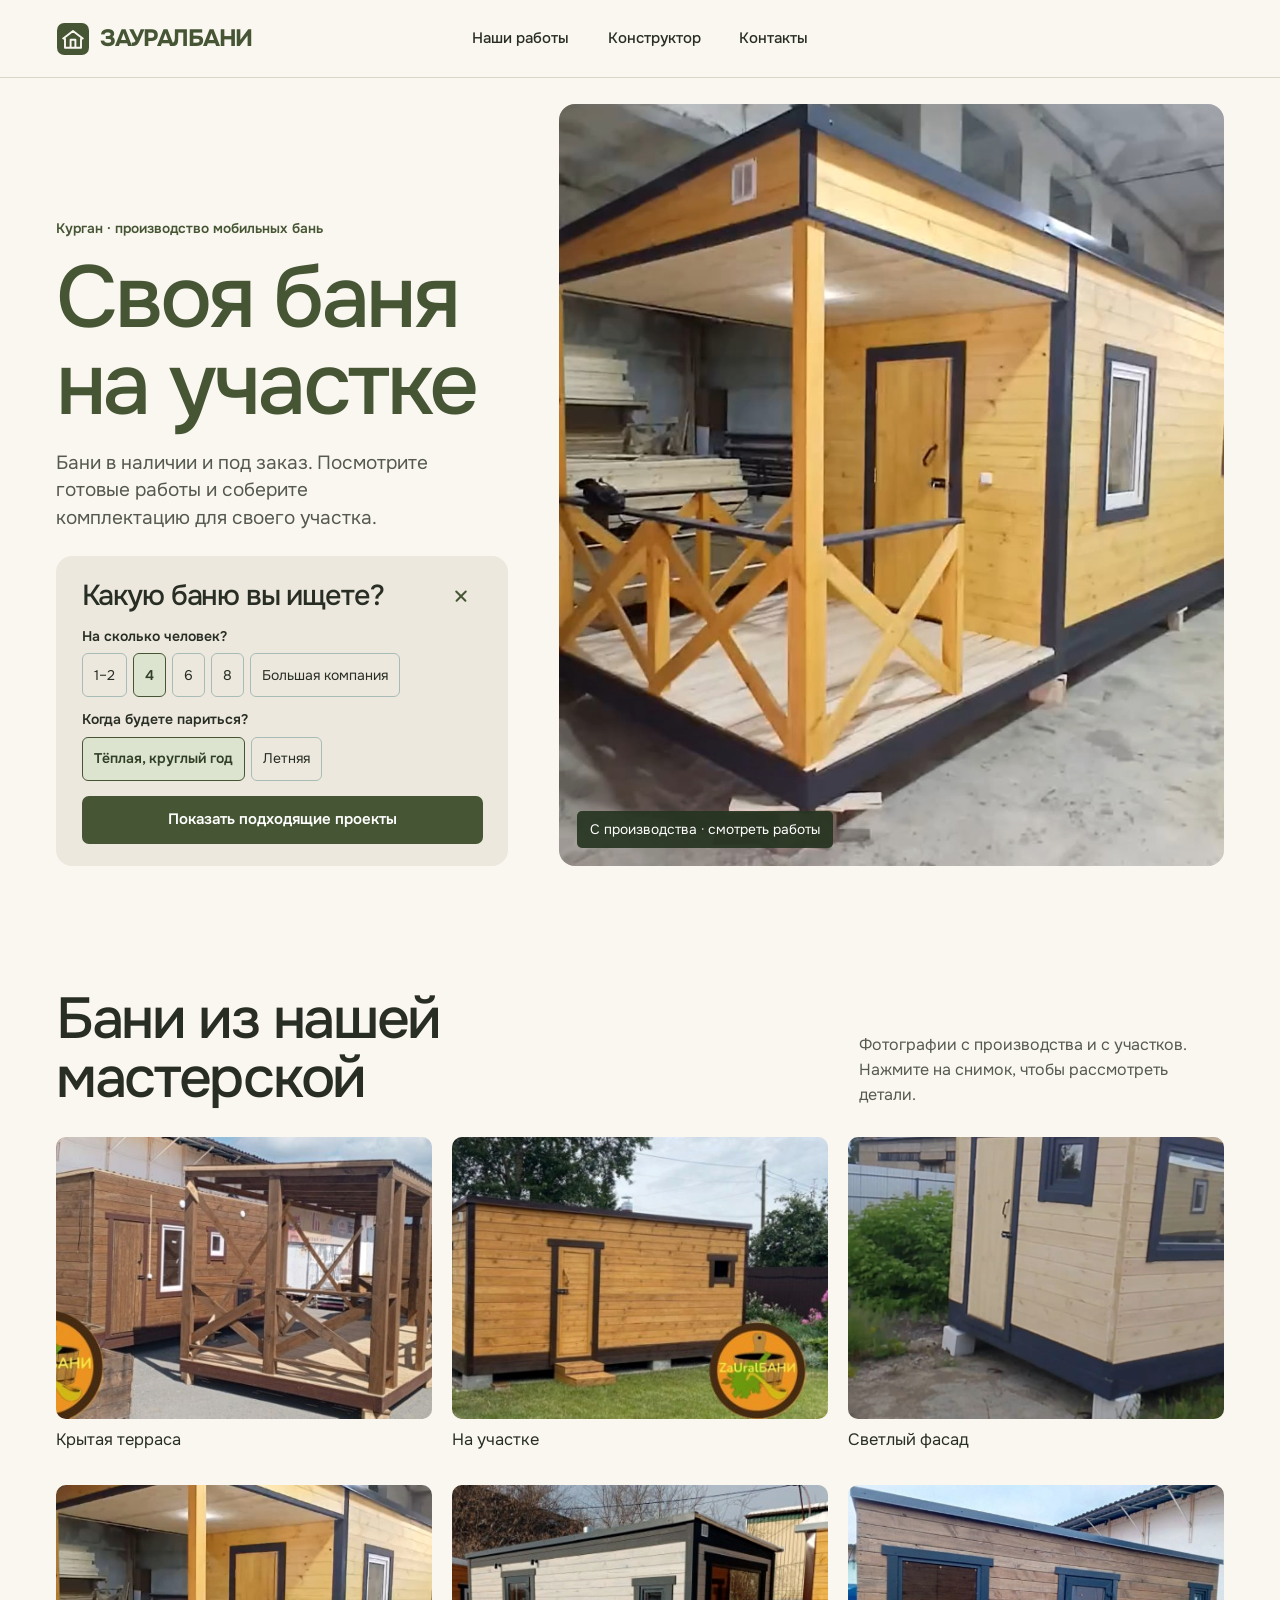
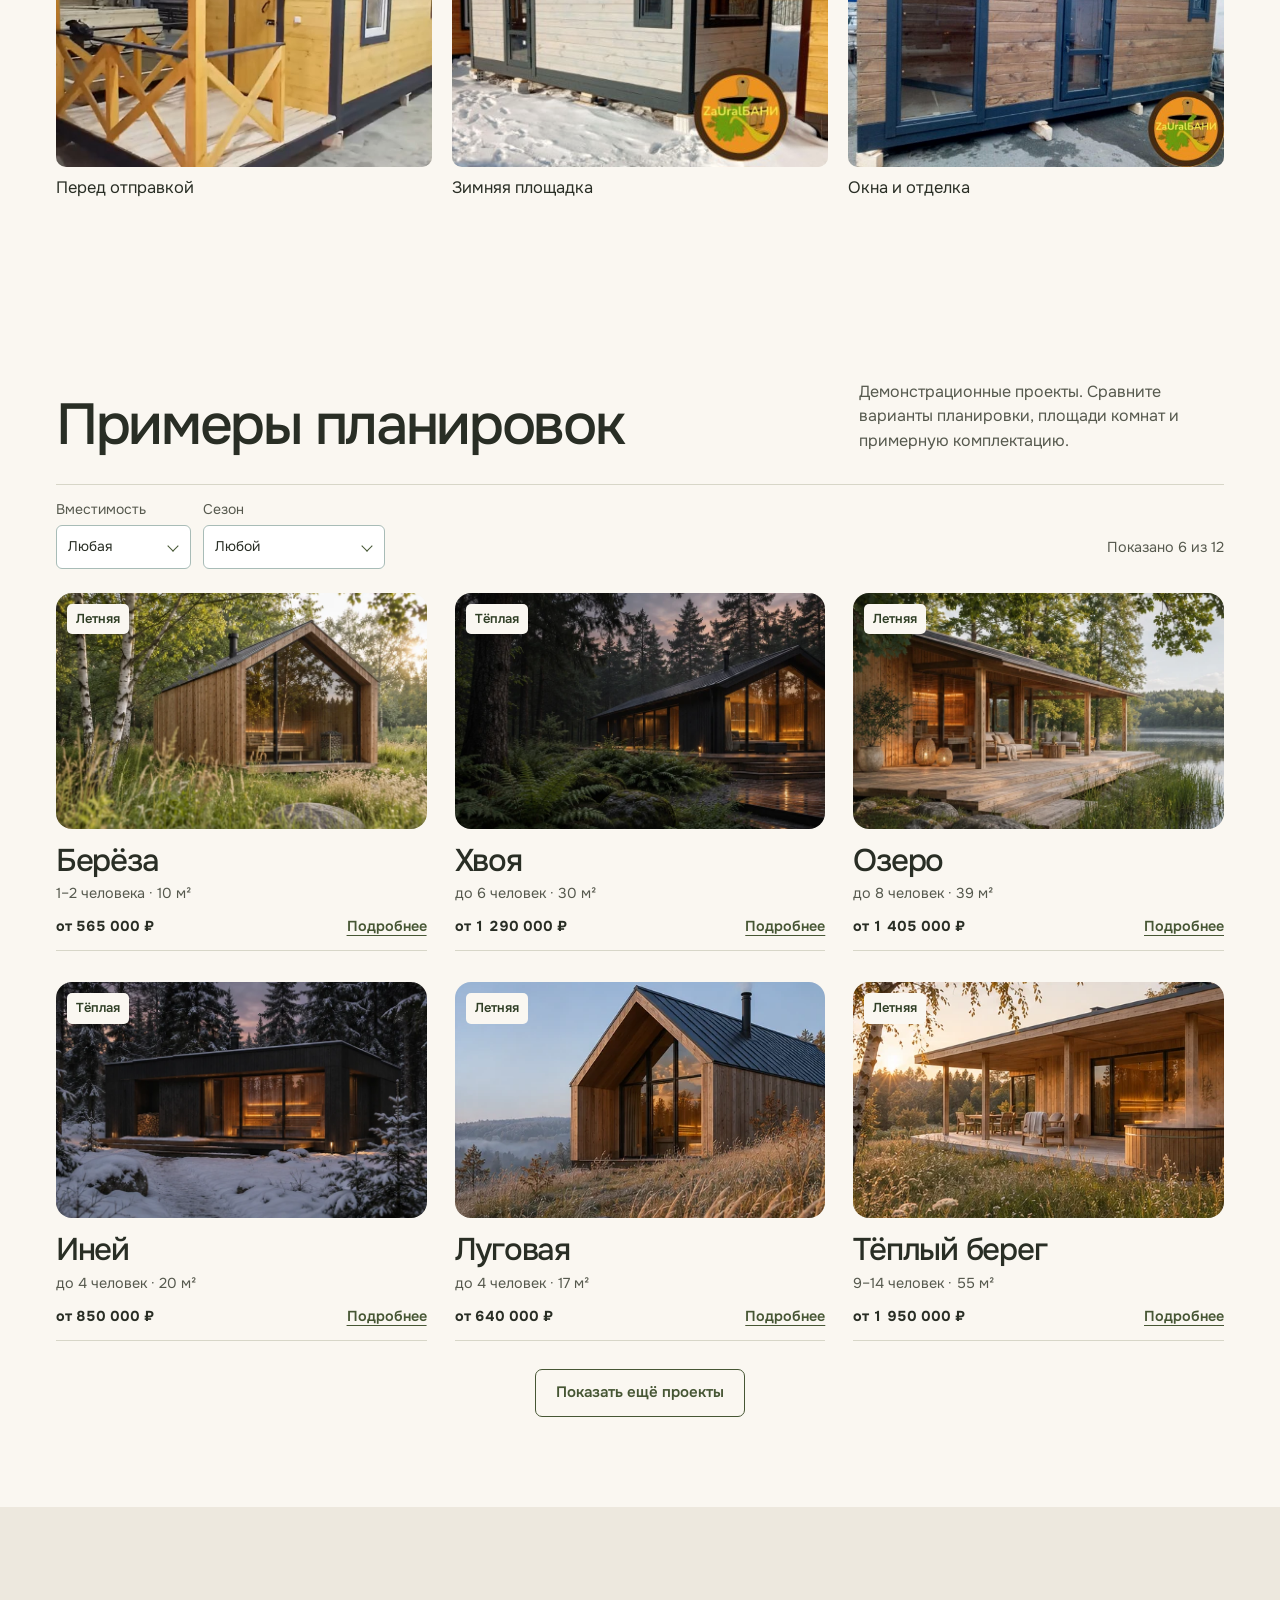
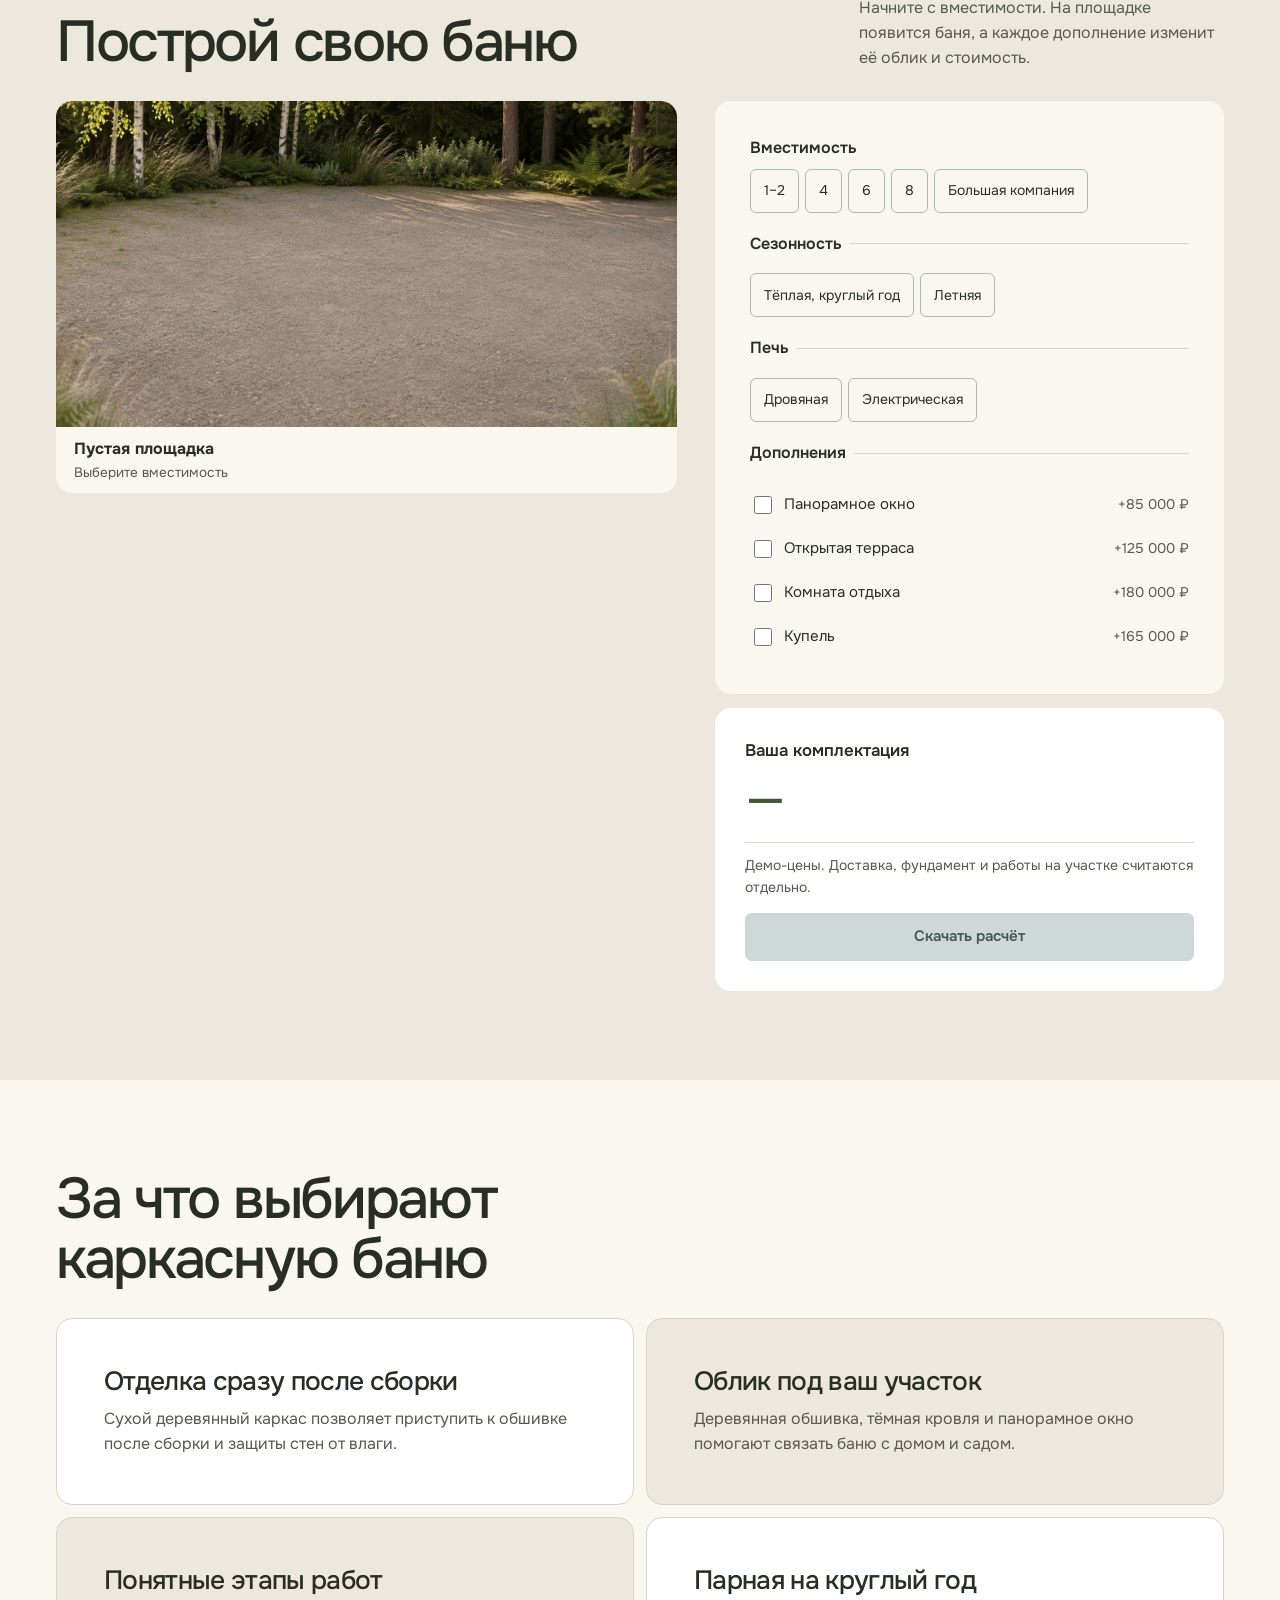
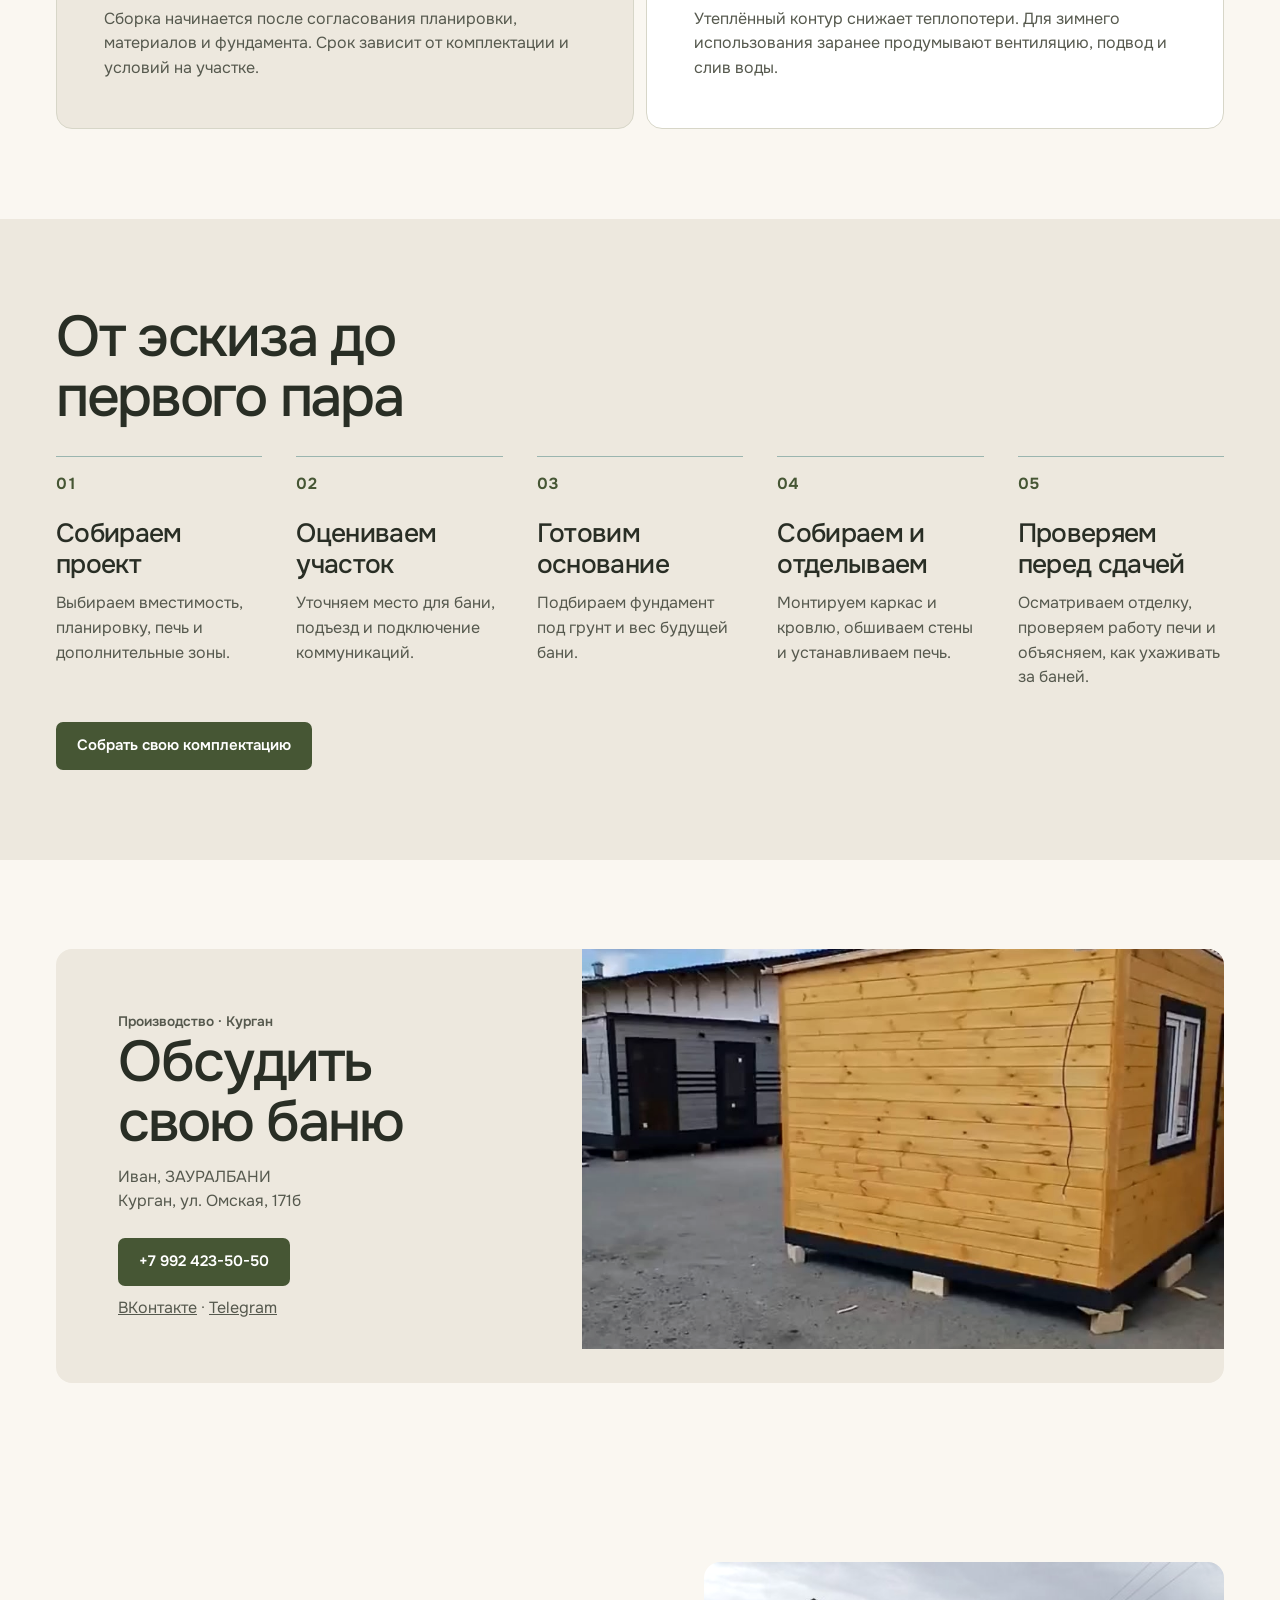
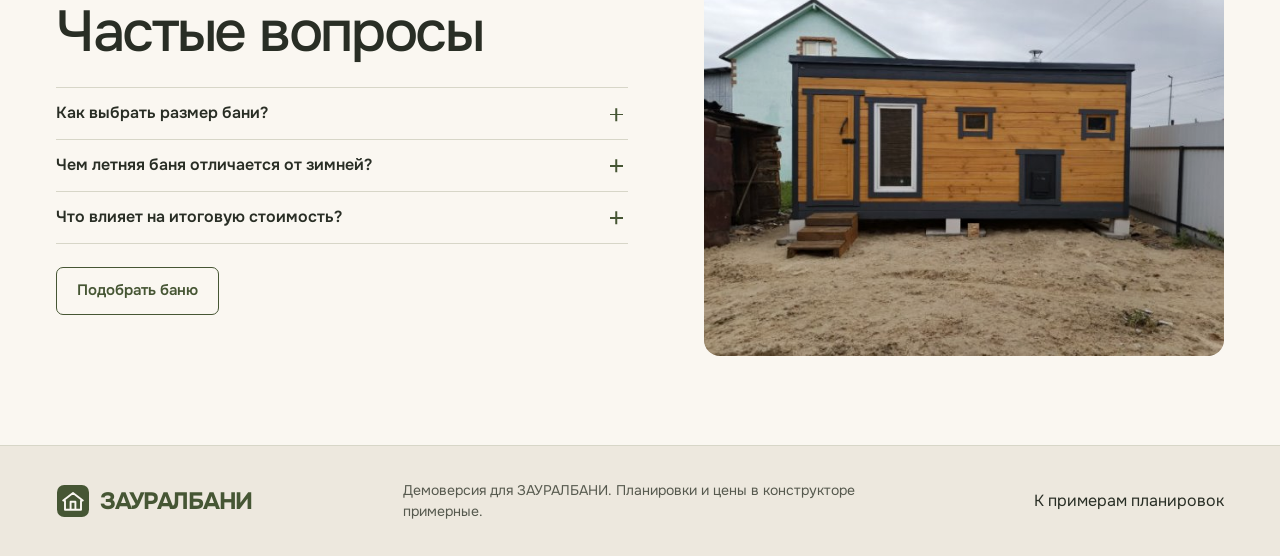
==== zauralbani/index.html @ 63036bd4 "Add dedicated Zauralbani portfolio demo" ====
<!doctype html>
<html lang="ru" data-type="product" data-radius="soft" data-buttons="solid">
<head>
  <meta charset="utf-8">
  <meta name="viewport" content="width=device-width, initial-scale=1">
  <meta name="theme-color" content="#f7f9f8">
  <meta name="page-type" content="product">
  <meta name="site-kind" content="other">
  <meta name="description" content="Подберите проект бани для дачи, семьи или большой компании и рассчитайте свою комплектацию.">
  <title>ЗАУРАЛБАНИ — мобильные бани в Кургане</title>
  <link rel="preconnect" href="https://fonts.googleapis.com">
  <link rel="preconnect" href="https://fonts.gstatic.com" crossorigin>
  <meta property="og:title" content="ЗАУРАЛБАНИ — проекты загородных бань">
  <meta property="og:description" content="Мобильные бани из Кургана. Фотографии с производства и предварительный расчёт.">
  <meta property="og:image" content="https://wirerysource570-ship-it.github.io/tihiy-par/zauralbani/photos/porch.jpg">
  <meta name="twitter:card" content="summary_large_image">
  <link rel="icon" href="mark.svg" type="image/svg+xml">
  <link href="https://fonts.googleapis.com/css2?family=Onest:wght@400;500;600;700&display=swap" rel="stylesheet">
  <link rel="stylesheet" href="../styles.css">
  <link rel="stylesheet" href="client.css">
  <script src="../project-details.js" defer></script>
  <script src="construction.js" defer></script>
  <script src="app.js" defer></script>
</head>
<body>
  <a class="skip-link" href="#top">К содержанию</a>
  <header class="header">
    <div class="shell header-inner">
      <a class="brand" href="#top" aria-label="ЗАУРАЛБАНИ, на главную"><span class="brand-icon" aria-hidden="true"></span>ЗАУРАЛБАНИ</a>
      <button class="menu-toggle" type="button" aria-expanded="false" aria-controls="navigation">Меню</button>
      <nav id="navigation" class="navigation" aria-label="Основное меню">
        <a href="#works">Наши работы</a><a href="#builder">Конструктор</a><a href="#contacts">Контакты</a>
      </nav>
    </div>
  </header>
  <main id="top" tabindex="-1">
    <section class="hero" data-enter aria-labelledby="hero-title">
      <div class="shell wrap hero-inner">
        <div class="hero-copy">
          <p class="location">Курган · производство мобильных бань</p><h1 id="hero-title">Своя баня на участке</h1>
          <p class="hero-lead">Бани в наличии и под заказ. Посмотрите готовые работы и соберите комплектацию для своего участка.</p>
          <button class="button hero-pick" id="hero-pick" type="button" data-quiz hidden>Открыть подбор</button>
        </div>
        <div class="hero-photo">
          <img src="photos/porch.jpg" alt="Баня ЗАУРАЛБАНИ с крытым крыльцом в производственном цехе" fetchpriority="high"><a class="hero-caption" href="#works">С производства · смотреть работы</a>
        </div>
        <aside class="quiz" id="quiz" aria-labelledby="quiz-title">
          <div class="quiz-head"><p id="quiz-title">Какую баню вы ищете?</p><button type="button" id="quiz-close" class="icon-button" aria-label="Закрыть подбор"></button></div>
          <form id="quiz-form">
            <fieldset><legend>На сколько человек?</legend><div class="quiz-options" id="quiz-capacity"></div></fieldset>
            <fieldset><legend>Когда будете париться?</legend><div class="quiz-options" id="quiz-season"></div></fieldset>
            <button class="button button-dark quiz-submit" type="submit">Показать подходящие проекты</button>
          </form>
        </aside>
      </div>
    </section>
    <section class="section shell wrap" id="works"><div class="section-heading"><h2>Бани из нашей мастерской</h2><p>Фотографии с производства и с участков. Нажмите на снимок, чтобы рассмотреть детали.</p></div><div class="works-grid"><figure><button type="button" class="work-photo" aria-label="Увеличить фото — Крытая терраса"><img loading="lazy" src="photos/terrace.jpg" alt="Деревянная терраса с перекрёстными ограждениями"></button><figcaption>Крытая терраса</figcaption></figure><figure><button type="button" class="work-photo" aria-label="Увеличить фото — На участке"><img loading="lazy" src="photos/garden.jpg" alt="Готовая деревянная баня в саду"></button><figcaption>На участке</figcaption></figure><figure><button type="button" class="work-photo" aria-label="Увеличить фото — Светлый фасад"><img loading="lazy" src="photos/light.jpg" alt="Светлая мобильная баня с тёмным обрамлением окон"></button><figcaption>Светлый фасад</figcaption></figure><figure><button type="button" class="work-photo" aria-label="Увеличить фото — Перед отправкой"><img loading="lazy" src="photos/porch.jpg" alt="Баня с крыльцом в цехе"></button><figcaption>Перед отправкой</figcaption></figure><figure><button type="button" class="work-photo" aria-label="Увеличить фото — Зимняя площадка"><img loading="lazy" src="photos/snow.jpg" alt="Модульная баня на заснеженной площадке"></button><figcaption>Зимняя площадка</figcaption></figure><figure><button type="button" class="work-photo" aria-label="Увеличить фото — Окна и отделка"><img loading="lazy" src="photos/side.jpg" alt="Деревянный фасад с высокими окнами"></button><figcaption>Окна и отделка</figcaption></figure></div></section>
    <section class="section shell wrap" id="catalog" aria-labelledby="catalog-title">
      <div class="section-heading">
        <h2 id="catalog-title">Примеры планировок</h2>
        <p>Демонстрационные проекты. Сравните варианты планировки, площади комнат и примерную комплектацию.</p>
      </div>
      <form id="filters" class="filters" aria-label="Фильтры каталога">
        <div class="filter-selects"><label>Вместимость<select id="catalog-capacity"></select></label><label>Сезон<select id="catalog-season"></select></label></div>
        <div class="filter-actions"><span id="catalog-count" role="status"></span><button type="reset" class="text-button" id="reset-filters">Сбросить</button></div>
      </form>
      <div id="project-grid" class="project-grid"></div>
      <div class="catalog-more"><button id="catalog-more" class="button button-line" type="button">Показать ещё проекты</button></div>
    </section>
    <section class="builder-section" id="builder" aria-labelledby="builder-title">
      <div class="shell wrap section">
        <div class="section-heading">
          <h2 id="builder-title">Построй свою баню</h2>
          <p>Начните с вместимости. На площадке появится баня, а каждое дополнение изменит её облик и стоимость.</p>
        </div>
        <div class="builder-layout">
          <figure class="build-preview">
            <canvas id="build-scene" width="800" height="420" role="img" aria-label="Пустая площадка для бани"></canvas>
            <figcaption><div><strong id="scene-title">Пустая площадка</strong><span id="scene-detail">Выберите вместимость</span></div><button type="button" id="clear-build" class="text-button" hidden>Начать заново</button></figcaption>
          </figure>
          <div class="build-settings">
          <form id="builder-form" class="builder-form">
            <fieldset><legend>Вместимость</legend><div class="build-options" id="builder-capacity"></div></fieldset>
            <fieldset><legend>Сезонность</legend><div class="build-options" id="builder-season"></div></fieldset>
            <fieldset><legend>Печь</legend><div class="build-options" id="builder-stove"></div></fieldset>
            <fieldset><legend>Дополнения</legend><div class="build-extras" id="builder-extras"></div></fieldset>
          </form>
          <aside class="estimate" aria-label="Предварительный расчёт">
            <div class="estimate-body">
              <h3>Ваша комплектация</h3>
              <p id="estimate-total" class="estimate-total" aria-live="polite" aria-atomic="true"></p>
              <ul id="estimate-items" class="estimate-items"></ul>
              <p class="estimate-note">Демо-цены. Доставка, фундамент и работы на участке считаются отдельно.</p>
              <button id="save-estimate" class="button button-dark" type="button">Скачать расчёт</button>
            </div>
          </aside>
          </div>
        </div>
      </div>
    </section>
    <section class="section shell wrap" id="advantages" aria-labelledby="advantages-title">
      <div class="section-heading build-story-heading">
        <h2 id="advantages-title">За что выбирают каркасную баню</h2>
      </div>
      <div class="advantages-grid">
        <article>
          <h3>Отделка сразу после сборки</h3>
          <p>Сухой деревянный каркас позволяет приступить к обшивке после сборки и защиты стен от влаги.</p>
        </article>
        <article>
          <h3>Облик под ваш участок</h3>
          <p>Деревянная обшивка, тёмная кровля и панорамное окно помогают связать баню с домом и садом.</p>
        </article>
        <article>
          <h3>Понятные этапы работ</h3>
          <p>Сборка начинается после согласования планировки, материалов и фундамента. Срок зависит от комплектации и условий на участке.</p>
        </article>
        <article>
          <h3>Парная на круглый год</h3>
          <p>Утеплённый контур снижает теплопотери. Для зимнего использования заранее продумывают вентиляцию, подвод и слив воды.</p>
        </article>
      </div>
    </section>
    <section class="construction-guide" id="process" aria-labelledby="process-title">
      <div class="section shell wrap">
        <div class="section-heading build-story-heading"><h2 id="process-title">От эскиза до первого пара</h2></div>
        <ol class="process-grid">
          <li><h3>Собираем проект</h3><p>Выбираем вместимость, планировку, печь и дополнительные зоны.</p></li>
          <li><h3>Оцениваем участок</h3><p>Уточняем место для бани, подъезд и подключение коммуникаций.</p></li>
          <li><h3>Готовим основание</h3><p>Подбираем фундамент под грунт и вес будущей бани.</p></li>
          <li><h3>Собираем и отделываем</h3><p>Монтируем каркас и кровлю, обшиваем стены и устанавливаем печь.</p></li>
          <li><h3>Проверяем перед сдачей</h3><p>Осматриваем отделку, проверяем работу печи и объясняем, как ухаживать за баней.</p></li>
        </ol>
        <a class="button button-dark process-action" href="#builder">Собрать свою комплектацию</a>
      </div>
    </section>
    <section class="section shell wrap" id="contacts"><div class="reviews-panel"><div class="reviews-copy"><p class="location">Производство · Курган</p><h2>Обсудить свою баню</h2><p>Иван, ЗАУРАЛБАНИ<br>Курган, ул. Омская, 171б</p><a class="button button-dark" href="tel:+79924235050">+7 992 423-50-50</a><p class="channels"><a href="https://vk.ru/id828653023">ВКонтакте</a> · <a href="https://t.me/zauralbani">Telegram</a></p></div><img src="photos/timber.jpg" alt="Деревянный модуль на площадке производства" loading="lazy"></div></section>
    <section class="section shell wrap faq" id="faq" aria-labelledby="faq-title">
      <div>
        <h2 id="faq-title">Частые вопросы</h2>
        <details><summary>Как выбрать размер бани?</summary><p>Ориентируйтесь на число людей, которые будут париться одновременно. Для двоих достаточно компактной парной. Для встреч с друзьями пригодится отдельная комната отдыха.</p></details>
        <details><summary>Чем летняя баня отличается от зимней?</summary><p>Для использования в мороз выбирайте утеплённый вариант. Он дольше удерживает тепло. Если нужна вода зимой, её подвод и слив стоит продумать вместе с планировкой.</p></details>
        <details><summary>Что влияет на итоговую стоимость?</summary><p>Площадь, утепление, печь, остекление и дополнительные зоны. Доставка и подготовка участка зависят от места строительства.</p></details>
        <button class="button button-line faq-action" type="button" data-quiz>Подобрать баню</button>
      </div>
      <div class="faq-photo"><img src="photos/facade.jpg" alt="Готовая баня с деревянной обшивкой" loading="lazy" width="840" height="560"></div>
    </section>
  </main>
  <footer class="footer">
    <div class="shell footer-inner">
      <a class="brand" href="#top"><span class="brand-icon" aria-hidden="true"></span>ЗАУРАЛБАНИ</a>
      <p>Демоверсия для ЗАУРАЛБАНИ. Планировки и цены в конструкторе примерные.</p>
      <a href="#catalog">К примерам планировок</a>
    </div>
  </footer>
  <dialog id="project-dialog" aria-labelledby="project-title">
    <button id="dialog-close" type="button" class="icon-button dialog-close" aria-label="Закрыть проект"></button>
    <div id="dialog-content"></div>
  </dialog>
  <dialog id="work-view" aria-labelledby="work-caption"><button type="button" class="photo-close" aria-label="Закрыть фото">×</button><figure><img alt=""><figcaption id="work-caption"></figcaption></figure></dialog>
  <script src="photos.js"></script>
</body>
</html>
---- styles.css ----
:root {
  color-scheme: light;
  --paper: #f7f9f8;
  --surface: #ebf0ee;
  --white: #fff;
  --ink: #172c2c;
  --muted: #3c5352;
  --accent: #06525c;
  --accent-dark: #073e45;
  --selected: #d5e7e3;
  --line: #cad8d4;
  --focus: #18777f;
  --radius: 16px;
  --ease: cubic-bezier(.22, 1, .36, 1);
  --font: Onest, Arial, sans-serif;
}

* { box-sizing: border-box; }
html { scroll-behavior: smooth; accent-color: var(--accent); scrollbar-color: #7b9996 var(--surface); }
body { margin: 0; background: var(--paper); color: var(--ink); font: 1rem/1.55 var(--font); }
::selection { background: var(--selected); color: var(--accent-dark); }
button, select { font: inherit; }
button { cursor: pointer; }
a { color: inherit; text-decoration: none; }
img { max-width: 100%; display: block; }
[hidden] { display: none !important; }
:focus-visible { outline: 3px solid var(--focus); outline-offset: 4px; }
.shell { width: min(100% - 112px, 1328px); margin-inline: auto; }
.skip-link { position: fixed; z-index: 5; inset: 12px auto auto 12px; padding: 10px 14px; background: var(--white); color: var(--accent); transform: translateY(-180%); }
.skip-link:focus { transform: none; }

.header { position: relative; z-index: 2; border-bottom: 1px solid var(--line); }
.header-inner { min-height: 77px; display: grid; grid-template-columns: 1fr auto 1fr; align-items: center; gap: 22px; }
.brand { display: inline-flex; width: fit-content; min-height: 44px; align-items: center; gap: 10px; white-space: nowrap; color: var(--accent); font-size: 1.48rem; font-weight: 600; letter-spacing: -.035em; }
.brand-icon { position: relative; display: inline-block; width: 27px; height: 25px; border-bottom: 1.5px solid currentColor; }
.brand-icon::before, .brand-icon::after { content: ""; position: absolute; width: 10px; height: 19px; border-left: 1.5px solid currentColor; border-radius: 50%; transform: rotate(20deg); inset: 3px auto auto 6px; }
.brand-icon::after { inset: 0 auto auto 14px; }
.navigation { display: flex; align-items: center; gap: clamp(20px, 3vw, 48px); font-size: .94rem; font-weight: 500; }
.navigation a, .footer a, .text-button { text-underline-offset: 5px; }
.navigation a:hover, .footer a:hover, .text-button:hover { text-decoration: underline; }
.menu-toggle { display: none; }

.button { display: inline-flex; min-height: 48px; justify-content: center; align-items: center; padding: 10px 20px; border: 1px solid transparent; border-radius: 7px; text-align: center; font-size: .94rem; font-weight: 600; line-height: 1.3; transition: background .2s, color .2s, transform .21s var(--ease); }
.button-line, .hero-pick { border-color: var(--accent); color: var(--accent); background: transparent; }
.button-line:hover, .hero-pick:hover { background: var(--surface); }
.button-dark { background: var(--accent); color: var(--white); }
.button-dark:hover { background: var(--accent-dark); }
.button:hover { transform: translateY(-2px); }
.button:active { transform: translateY(0); }

h1, h2, h3, p { margin-top: 0; }
h1, h2, h3 { font-weight: 500; letter-spacing: -.04em; }
h1 { max-width: 9ch; color: var(--accent); font-size: clamp(3.35rem, 6.85vw, 6rem); line-height: .99; margin: 0 0 21px; text-wrap: balance; }
h2 { font-size: clamp(2.2rem, 4.5vw, 4.35rem); line-height: 1.04; margin-bottom: 0; text-wrap: balance; }
.hero-inner { min-height: calc(min(900px, 100svh) - 78px); display: grid; grid-template-columns: minmax(0, 4.05fr) minmax(0, 5.95fr); grid-template-rows: 1fr auto; gap: 23px clamp(25px, 4vw, 62px); padding-block: 26px 34px; }
.hero-copy { grid-area: 1 / 1; align-self: end; }
.hero-inner:has(.quiz[hidden]) .hero-copy { align-self: center; }
.hero-lead { color: var(--muted); max-width: 390px; font-size: clamp(1rem, 1.5vw, 1.19rem); line-height: 1.45; margin-bottom: 0; }
.hero-pick { margin-top: 16px; }
.hero-photo { grid-area: 1 / 2 / 3; overflow: hidden; border-radius: var(--radius); position: relative; background: var(--surface); min-height: 545px; }
.hero-photo img { position: absolute; inset: 0; width: 100%; height: 100%; object-fit: cover; object-position: 64% center; }
[data-enter] .hero-photo img { animation: hero-settle .85s var(--ease) both; }
@keyframes hero-settle { from { transform: scale(1.035); } to { transform: scale(1); } }
.quiz { grid-area: 2 / 1; align-self: end; min-width: 0; padding: 18px clamp(14px, 2vw, 26px) 22px; border-radius: var(--radius); background: var(--surface); }
.quiz-head { display: flex; align-items: center; justify-content: space-between; gap: 8px; margin-bottom: 8px; }
#quiz-title { font-size: clamp(1.35rem, 2.25vw, 2.1rem); line-height: 1.12; font-weight: 500; letter-spacing: -.04em; margin: 0; }
.icon-button { border: 1px solid transparent; border-radius: 50%; background: transparent; color: var(--accent); width: 44px; height: 44px; flex: none; position: relative; }
.icon-button::before, .icon-button::after { content: ""; width: 15px; height: 1.5px; background: currentColor; position: absolute; top: 50%; left: 50%; transform: translate(-50%, -50%) rotate(45deg); border-radius: 2px; }
.icon-button::after { transform: translate(-50%, -50%) rotate(-45deg); }
.icon-button:hover { background: var(--selected); }
fieldset { border: 0; padding: 0; margin: 0; min-width: 0; }
legend { padding: 0; font-weight: 600; }
.quiz fieldset { margin-bottom: 12px; }
.quiz legend { font-size: .875rem; margin-bottom: 6px; }
.quiz-options, .build-options { display: flex; flex-wrap: wrap; gap: 6px; }
.chip { position: relative; display: inline-flex; cursor: pointer; max-width: 100%; }
.chip input { position: absolute; opacity: 0; width: 1px; height: 1px; }
.chip span { display: flex; align-items: center; border: 1px solid #a8bcb7; border-radius: 6px; padding: 6px 11px; font-size: .875rem; min-height: 44px; line-height: 1.25; transition: background .18s, border-color .18s; }
.chip:hover span { border-color: var(--accent); }
.chip input:checked + span { background: var(--selected); border-color: var(--accent); color: var(--accent-dark); font-weight: 600; }
.chip input:focus-visible + span { outline: 2px solid var(--focus); outline-offset: 2px; }
.quiz-submit { width: 100%; margin-top: 3px; }

.section { padding-block: clamp(68px, 7vw, 112px); }
.section-heading { display: grid; grid-template-columns: minmax(0, 1.6fr) minmax(0, 1fr); align-items: end; gap: 25px; margin-bottom: 28px; }
.section-heading > p { margin: 0 0 2px; max-width: 365px; justify-self: end; color: var(--muted); }
.filters { display: flex; justify-content: space-between; align-items: end; gap: 10px 16px; flex-wrap: wrap; padding-block: 14px 24px; border-top: 1px solid var(--line); }
.filter-selects, .filter-actions { display: flex; flex-wrap: wrap; align-items: end; gap: 12px; }
.filter-actions { align-items: center; min-height: 44px; color: var(--muted); font-size: .9rem; }
.filters label { position: relative; display: grid; gap: 4px; font-size: .875rem; color: var(--muted); }
.filters label::after { content: ""; width: 7px; height: 7px; border-right: 1.5px solid var(--accent); border-bottom: 1.5px solid var(--accent); transform: rotate(45deg); position: absolute; right: 14px; bottom: 19px; pointer-events: none; }
select { appearance: none; min-height: 44px; border: 1px solid #a8bcb7; color: var(--ink); border-radius: 6px; background: var(--white); padding: 5px 33px 5px 11px; cursor: pointer; }
.text-button { min-height: 44px; background: transparent; border: 0; color: var(--accent); padding: 3px 6px; font-weight: 600; }
.project-grid { display: grid; grid-template-columns: repeat(3, minmax(0, 1fr)); column-gap: clamp(13px, 2.2vw, 34px); row-gap: 31px; }
.card { border-bottom: 1px solid var(--line); min-width: 0; transition: transform .22s var(--ease); }
.card-button { width: 100%; display: block; text-align: left; background: transparent; border: 0; color: inherit; padding: 0 0 8px; }
.card-media { position: relative; overflow: hidden; border-radius: var(--radius); background: var(--surface); }
.card-media img { width: 100%; aspect-ratio: 1.57; height: auto; object-fit: cover; transition: transform .35s var(--ease); }
.card:hover { transform: translateY(-2px); }
.card-button:hover img { transform: scale(1.028); }
.card-tag { position: absolute; left: 11px; top: 11px; background: var(--paper); color: var(--accent-dark); padding: 5px 9px; border-radius: 5px; font-size: .81rem; font-weight: 600; }
.card-body { padding: 14px 0 5px; }
.card-body h3 { font-size: clamp(1.5rem, 2.45vw, 2.25rem); margin: 0 0 3px; line-height: 1.15; }
.card-info { color: var(--muted); margin: 0 0 11px; font-size: .9rem; }
.card-bottom { display: flex; justify-content: space-between; align-items: center; gap: 7px; flex-wrap: wrap; font-size: .9rem; }
.card-bottom strong, .estimate-total, dd { font-variant-numeric: tabular-nums; }
.card-bottom span { color: var(--accent); font-weight: 600; text-decoration: underline; text-underline-offset: 4px; }
.catalog-more { margin-top: 28px; text-align: center; }
.catalog-empty { grid-column: 1 / -1; padding: 22px; background: var(--surface); color: var(--muted); margin: 0; border-radius: var(--radius); }

.builder-section { background: var(--surface); }
.build-preview { position: static; align-self: start; margin: 0; overflow: hidden; background: #edf0e5; border-radius: var(--radius); }
.build-preview canvas { width: 100%; height: auto; display: block; aspect-ratio: 800 / 420; }
.build-preview figcaption { display: flex; align-items: center; justify-content: space-between; gap: 8px; min-height: 66px; padding: 10px 18px; background: var(--paper); }
.build-preview figcaption strong, .build-preview figcaption span { display: block; }
.build-preview figcaption span { font-size: .85rem; color: var(--muted); }
.build-preview .text-button { font-size: .85rem; }
.build-settings { display: grid; gap: 14px; min-width: 0; }
.estimate button:disabled { background: #ced8d6; color: #465854; cursor: default; transform: none; }
.builder-layout { display: grid; grid-template-columns: minmax(0, 1.22fr) minmax(0, 1fr); gap: clamp(16px, 3vw, 40px); align-items: start; }
.builder-form { background: var(--paper); border-radius: var(--radius); padding: clamp(17px, 3vw, 35px); }
.builder-form fieldset + fieldset { border-top: 1px solid var(--line); margin-top: 19px; padding-top: 9px; }
.builder-form legend { font-size: 1rem; margin-bottom: 8px; padding-right: 8px; }
.builder-form .chip span { padding-inline: 13px; }
.build-extras { display: grid; }
.extra { display: flex; gap: 9px; align-items: center; min-height: 44px; padding: 6px 0; font-size: .94rem; cursor: pointer; }
.extra input { width: 18px; height: 18px; flex: none; }
.extra small { margin-left: auto; font-size: .875rem; color: var(--muted); white-space: nowrap; }
.estimate { background: var(--white); border-radius: var(--radius); overflow: hidden; }
.estimate > img { width: 100%; height: clamp(155px, 17vw, 225px); object-fit: cover; object-position: 50% 57%; }
.estimate-body { padding: clamp(16px, 2.6vw, 30px); }
.estimate-body h3 { font-size: 1.05rem; letter-spacing: 0; margin-bottom: 4px; font-weight: 600; }
.estimate-total { color: var(--accent); font-size: clamp(2rem, 4.2vw, 3.65rem); letter-spacing: -.04em; line-height: 1.12; margin-bottom: 13px; }
.estimate-items { list-style: none; padding: 0; margin: 0 0 14px; color: var(--muted); }
.estimate-items li { display: flex; justify-content: space-between; gap: 10px; font-size: .875rem; line-height: 1.7; }
.estimate-items li span:last-child { white-space: nowrap; }
.estimate-note { border-top: 1px solid var(--line); padding-top: 12px; color: var(--muted); font-size: .875rem; }
.estimate-body .button { width: 100%; }

.faq { display: grid; grid-template-columns: minmax(0, 1.1fr) minmax(0, 1fr); gap: clamp(23px, 6vw, 84px); align-items: center; }
.faq-photo img { width: 100%; height: auto; aspect-ratio: 1.32; object-fit: cover; border-radius: var(--radius); }
.faq h2 { margin-bottom: 24px; }
details { border-top: 1px solid var(--line); }
details:last-of-type { border-bottom: 1px solid var(--line); }
summary { cursor: pointer; font-weight: 600; padding: 13px 26px 13px 0; position: relative; list-style: none; }
summary::-webkit-details-marker { display: none; }
summary::before, summary::after { content: ""; position: absolute; inset: 50% 5px auto auto; width: 13px; height: 1.5px; background: var(--accent); }
summary::after { transform: rotate(90deg); }
details[open] summary::after { visibility: hidden; }
details p { color: var(--muted); margin: 0 0 14px; }
.faq-action { margin-top: 23px; }
.footer { border-top: 1px solid var(--line); background: var(--surface); color: var(--ink); }
.footer-inner { display: flex; justify-content: space-between; align-items: center; gap: 22px; padding-block: 33px; }
.footer p { margin: 0; color: var(--muted); font-size: .875rem; max-width: 480px; }
.footer a:last-child { display: inline-flex; align-items: center; min-height: 44px; white-space: nowrap; }

dialog { width: min(680px, calc(100% - 20px)); max-height: calc(100% - 20px); padding: 0; border: 0; border-radius: var(--radius); background: var(--white); color: var(--ink); overflow: hidden; }
dialog::backdrop { background: #102726a8; }
.dialog-close { position: absolute; top: 10px; right: 10px; z-index: 1; background: var(--paper); border-color: var(--line); touch-action: manipulation; }
#dialog-content { max-height: calc(100vh - 20px); max-height: calc(100dvh - 20px); overflow-y: auto; overscroll-behavior: contain; }
.project-gallery { touch-action: pan-y pinch-zoom; user-select: none; overflow: hidden; background: var(--surface); }
.gallery-slide { width: 100%; aspect-ratio: 1.87; max-height: 365px; }
.dialog-photo { width: 100%; height: 100%; object-fit: cover; }
.plan-slide { display: grid; place-items: center; background: var(--surface); }
.plan-drawing { width: 100%; height: 100%; display: block; }
.gallery-controls { display: flex; gap: 7px; padding: 9px 18px; border-bottom: 1px solid var(--line); justify-content: center; background: var(--paper); }
.gallery-controls button { padding: 5px 14px; min-height: 44px; background: transparent; color: var(--accent); border: 1px solid #a8bcb7; border-radius: 6px; font-size: .9rem; }
.gallery-controls button[aria-pressed="true"] { background: var(--selected); border-color: var(--accent); font-weight: 600; }
.dialog-body { padding: clamp(16px, 4vw, 28px); }
.dialog-body h2 { font-size: clamp(2rem, 4vw, 3.2rem); margin-bottom: 8px; }
.dialog-body .card-info { margin-block: 0 10px; }
.project-spec { margin-bottom: 20px; }
.project-spec h3 { margin: 0 0 8px; font-size: 1.39rem; }
.spec-list { margin: 0; font-size: .9rem; }
.spec-list > div { display: flex; justify-content: space-between; gap: 14px; border-top: 1px solid var(--line); padding-block: 8px; }
.spec-list dd { margin: 0; white-space: nowrap; }
.spec-total { font-weight: 600; }
.materials-list > div { display: grid; grid-template-columns: minmax(100px, 1fr) minmax(0, 3fr); }
.materials-list dt, .project-note { color: var(--muted); }
.materials-list dd { white-space: normal; }
.project-note { font-size: .875rem; }

@media (max-width: 1080px) {
  .shell { width: calc(100% - 72px); }
  .hero-inner { min-height: auto; grid-template-columns: minmax(0, 1fr) minmax(0, 1.17fr); }
  .hero-photo { min-height: 560px; }
}

@media (max-width: 830px) {
  .shell { width: calc(100% - 42px); }
  .hero-inner { grid-template-columns: minmax(0, 1fr) minmax(0, 1.02fr); gap: 17px; }
  .hero-photo { min-height: 515px; }
  .hero-copy h1 { font-size: clamp(3.25rem, 8vw, 4.2rem); }
  .quiz { padding: 12px 14px 15px; }
  .project-grid { grid-template-columns: repeat(2, minmax(0, 1fr)); }
}

@media (max-width: 620px) {
  .shell { width: calc(100% - 34px); }
  .header-inner { min-height: 63px; display: flex; justify-content: space-between; gap: 10px; }
  .brand { font-size: 1.33rem; }
  .navigation { display: none; position: absolute; inset: 100% 0 auto; flex-direction: column; align-items: stretch; gap: 0; background: var(--paper); padding: 9px 17px; border-bottom: 1px solid var(--line); }
  .navigation.open { display: flex; }
  .navigation a { display: flex; align-items: center; min-height: 48px; padding: 5px 8px; }
  .menu-toggle { display: block; border: 0; background: transparent; color: var(--accent); padding: 8px 0 8px 8px; min-height: 44px; font-weight: 600; }
  .hero-inner { grid-template-columns: 1fr; grid-template-rows: auto; gap: 15px; padding-block: 25px 27px; }
  .hero-copy { grid-area: auto; }
  .hero-copy h1 { max-width: none; font-size: clamp(2.85rem, 11vw, 4.1rem); margin-bottom: 9px; text-wrap: initial; }
  .hero-lead { max-width: 360px; }
  .hero-photo { grid-area: auto; min-height: 0; aspect-ratio: 1.95; }
  .hero-photo img { object-position: 62% 54%; }
  .quiz { grid-area: auto; }
  .section { padding-block: 55px; }
  .section-heading { grid-template-columns: 1fr; gap: 12px; }
  .section-heading > p { justify-self: start; }
  .filter-selects { width: 100%; align-items: stretch; gap: 7px; }
  .filter-selects label { min-width: 0; flex: 1; }
  .filter-selects select { width: 100%; text-overflow: ellipsis; }
  .filters { padding-bottom: 17px; }
  .filter-actions { min-height: 0; }
  .project-grid, .builder-layout, .faq { grid-template-columns: 1fr; }
  .card-body { padding-block: 11px 4px; }
  .catalog-more .button { width: 100%; }
  .footer-inner { flex-wrap: wrap; padding-block: 23px; gap: 14px; }
  .footer-inner p { order: 3; }
}

@media (max-width: 365px) {
  .shell { width: calc(100% - 26px); }
  .hero-copy h1 { font-size: 2.55rem; }
  .quiz { padding-inline: 11px; }
  .quiz-options { gap: 5px; }
  .quiz .chip span { padding-inline: 7px; }
  .extra { font-size: .88rem; }
}

@media (max-width: 365px) and (max-height: 690px) {
  .hero-inner { padding-block: 18px 22px; gap: 10px; }
  .hero-photo { aspect-ratio: 2.45; }
  .quiz-head { margin-bottom: 4px; }
  .quiz fieldset { margin-bottom: 8px; }
}

@media (prefers-reduced-motion: reduce) {
  html { scroll-behavior: auto; }
  *, *::before, *::after { animation: none !important; transition: none !important; }
  .button:hover, .card:hover, .card-button:hover img { transform: none; }
}
@media (max-width: 620px) {
  .build-preview figcaption { min-height: 48px; padding: 4px 12px; }
}

.build-story-heading h2 { max-width: 18ch; }
.advantages-grid {
  display: grid;
  grid-template-columns: repeat(2, minmax(0, 1fr));
  gap: 12px;
}
.advantages-grid article {
  padding: clamp(22px, 4vw, 47px);
  border: 1px solid var(--line);
  border-radius: var(--radius);
  background: var(--white);
}
.advantages-grid article:nth-child(2), .advantages-grid article:nth-child(3) { background: var(--surface); }
.advantages-grid h3, .process-grid h3 {
  margin: 0 0 10px;
  font-size: clamp(1.12rem, 2.3vw, 1.65rem);
  line-height: 1.2;
  letter-spacing: -.025em;
}
.advantages-grid p, .process-grid p, .reviews-copy p { margin: 0; color: var(--muted); }
.advantages-grid p { max-width: 45ch; }
.construction-guide { background: var(--surface); }
.process-grid {
  display: grid;
  grid-template-columns: repeat(5, minmax(0, 1fr));
  gap: clamp(16px, 3vw, 34px);
  list-style: none;
  counter-reset: construction-step;
  padding: 0;
  margin: 0;
}
.process-grid li { counter-increment: construction-step; border-top: 1px solid #9ab5af; padding-top: 15px; }
.process-grid li::before {
  content: counter(construction-step, decimal-leading-zero);
  display: block;
  margin-bottom: 21px;
  color: var(--accent);
  font-variant-numeric: tabular-nums;
  font-weight: 650;
}
.process-action { margin-top: 32px; }
.reviews-panel {
  display: grid;
  grid-template-columns: minmax(0, .9fr) minmax(0, 1.1fr);
  align-items: stretch;
  overflow: hidden;
  border-radius: var(--radius);
  background: var(--surface);
}
.reviews-copy { align-self: center; padding: clamp(24px, 5vw, 62px); }
.reviews-copy h2 { margin-top: 0; margin-bottom: 12px; }
.reviews-copy a { margin-top: 24px; }
.reviews-panel img { width: 100%; height: 100%; min-height: 260px; object-fit: cover; }
@media (max-width: 960px) {
  .process-grid { grid-template-columns: repeat(3, minmax(0, 1fr)); }
}
@media (max-width: 620px) {
  .advantages-grid, .process-grid, .reviews-panel { grid-template-columns: 1fr; }
  .process-grid li { display: grid; grid-template-columns: 2.2rem minmax(0, 1fr); column-gap: 12px; }
  .process-grid li::before { grid-row: span 2; margin: 0; }
  .process-grid h3 { margin-bottom: 4px; }
  .reviews-panel img { min-height: 0; aspect-ratio: 3 / 2; }
}
---- zauralbani/client.css ----
:root { --paper:#faf7f1; --surface:#ede8de; --ink:#292e25; --muted:#56594e; --accent:#465634; --accent-dark:#303f26; --selected:#dce4cf; --line:#d7d6c8; }
.brand { font-weight:750; letter-spacing:-.055em; }
.brand-icon { border:0; width:34px; height:32px; background:url(mark.svg) center/contain no-repeat; }
.brand-icon::after,.brand-icon::before { display:none; }
.location { font-size:.86rem; font-weight:600; color:var(--accent); margin-bottom:16px; }
.hero-photo img { object-position:50% 49%; filter:saturate(.87) contrast(1.045); }
.hero-caption { position:absolute; bottom:18px; left:18px; padding:8px 13px; background:#263420e8; color:white; border-radius:5px; font-size:.86rem; }
.hero-copy h1 { max-width:10ch; }
.works-grid { display:grid; grid-template-columns:repeat(3,minmax(0,1fr)); gap:32px 20px; }
.works-grid figure,#work-view figure { margin:0; }
.work-photo { display:block; width:100%; padding:0; border:0; border-radius:10px; overflow:hidden; background:var(--surface); cursor:zoom-in; }
.work-photo img { width:100%; aspect-ratio:4/3; object-fit:cover; filter:saturate(.88) contrast(1.035); }
.works-grid figcaption { padding-top:8px; font-size:1.03rem; }
#contacts .reviews-panel img { max-height:400px; object-position:50% 45%; }
.channels a { margin-top:10px; display:inline-block; text-decoration:underline; }
#work-view { padding:12px; max-width:94vw; border:0; border-radius:12px; background:var(--paper); }
#work-view::backdrop { background:#20231ee0; }
#work-view img { width:auto; height:auto; max-width:85vw; max-height:78svh; margin:auto; }
#work-view figcaption { padding:8px 2px 0; }
.photo-close { position:absolute; right:10px; top:10px; background:white; border:0; border-radius:50%; width:44px; height:44px; font-size:25px; }
@media(max-width:850px){.works-grid{grid-template-columns:repeat(2,minmax(0,1fr));gap:20px 12px;}}
@media(max-width:450px){.works-grid{grid-template-columns:1fr;}.hero-caption{bottom:9px;left:9px;}.location{margin-bottom:8px;}}
#work-view img, #contacts .reviews-panel img, .faq-photo img { filter:saturate(.88) contrast(1.035); }
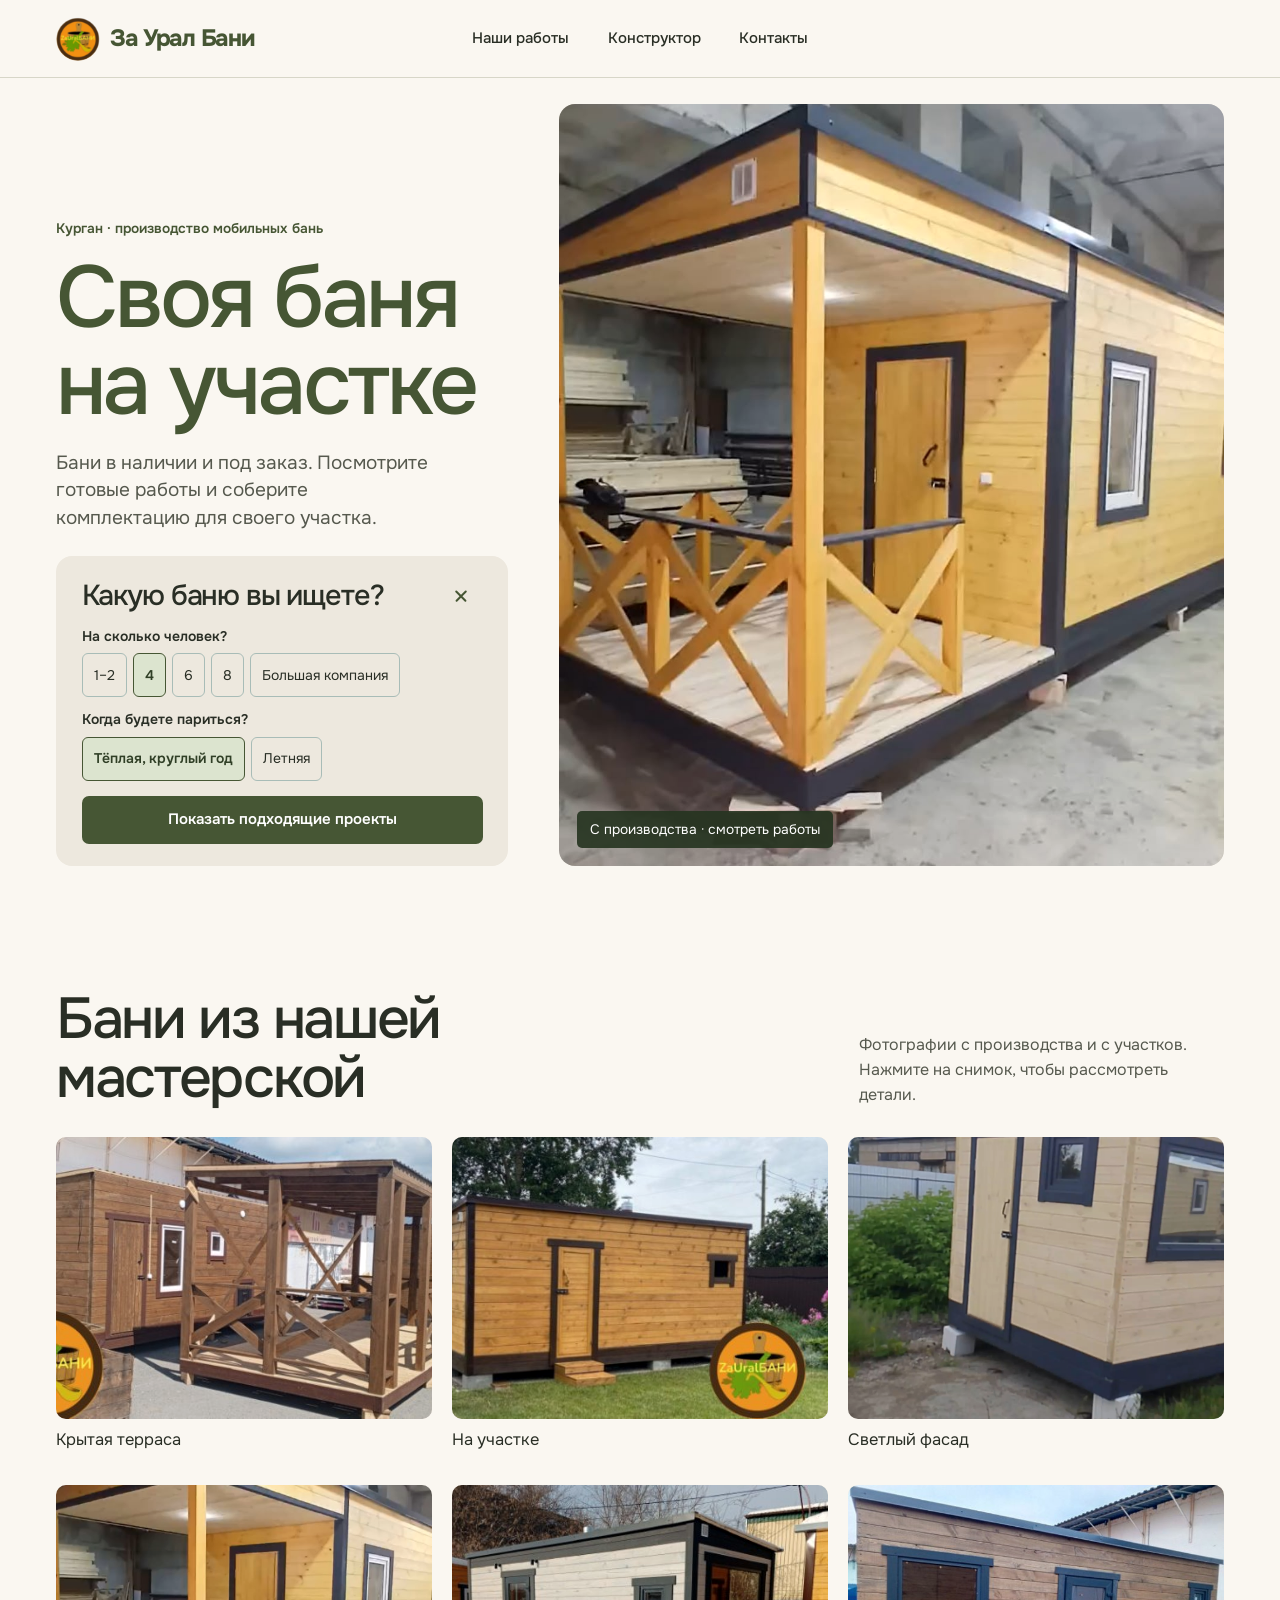
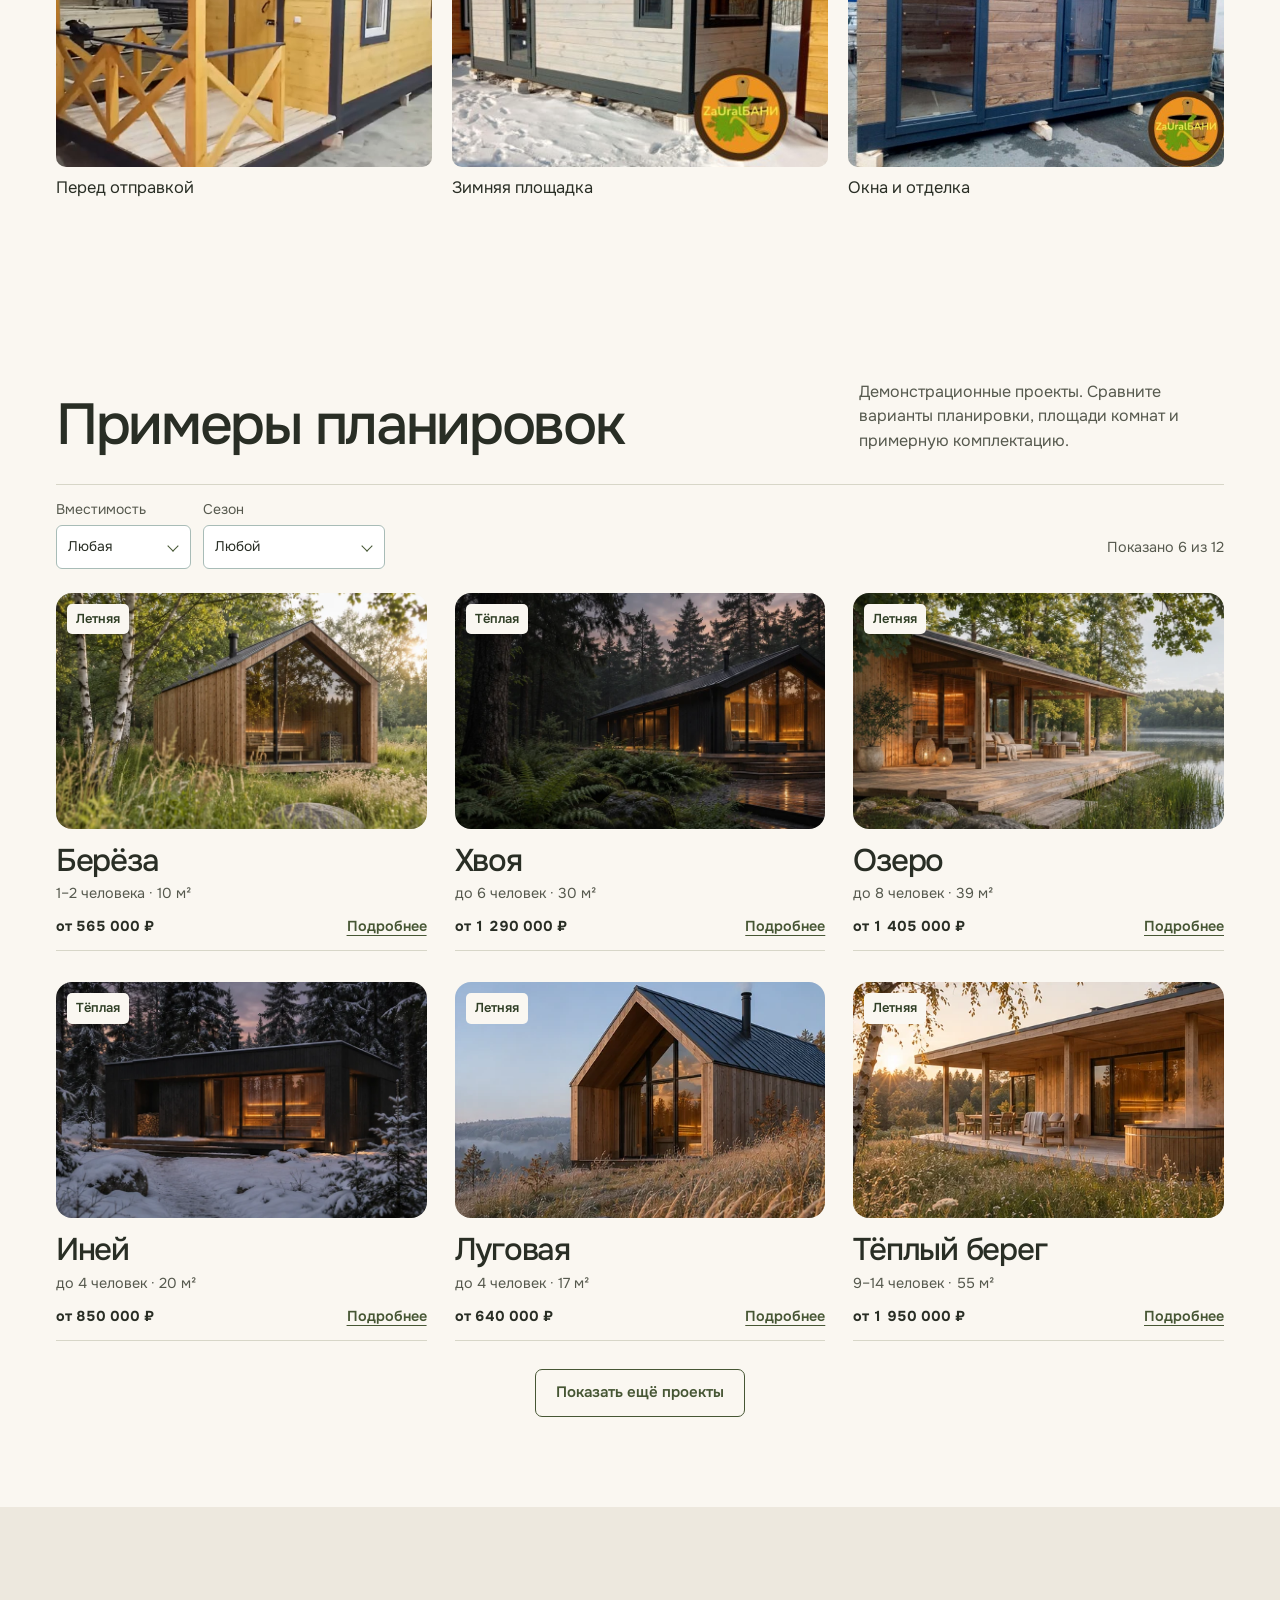
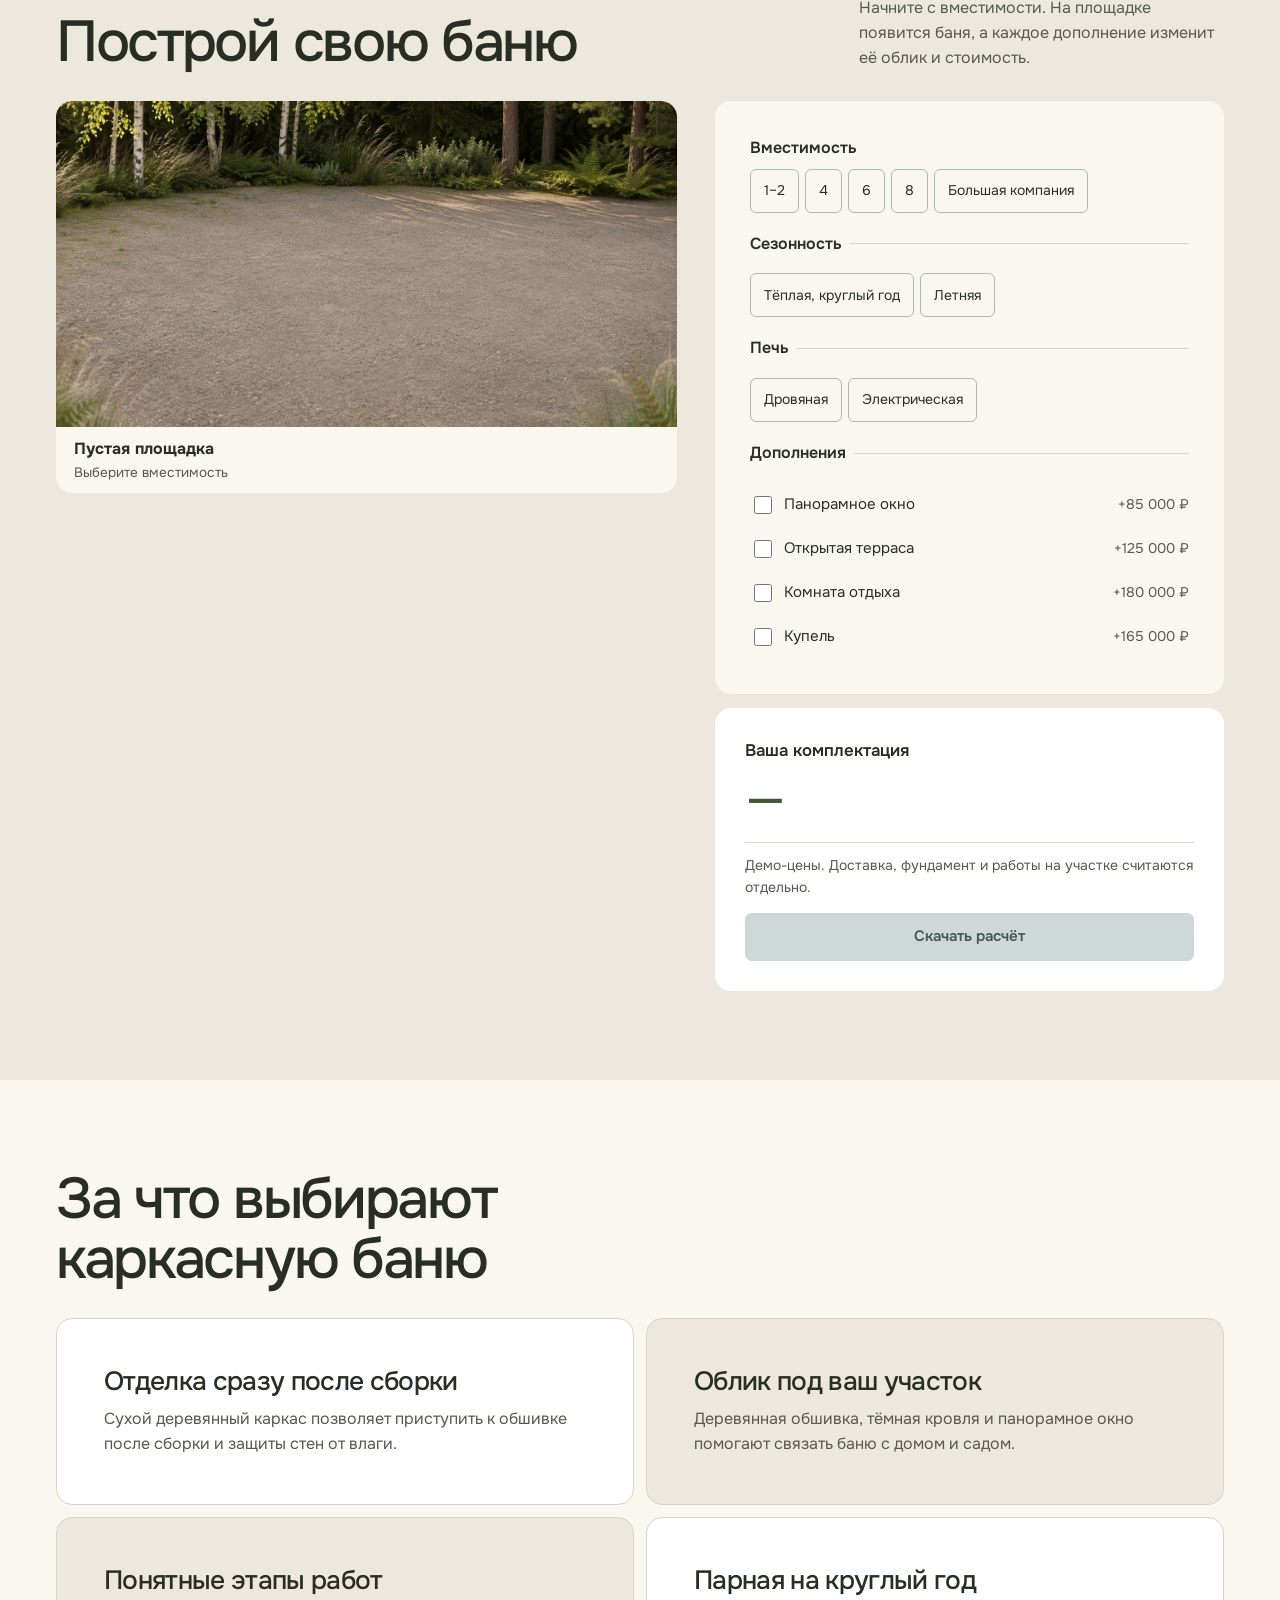
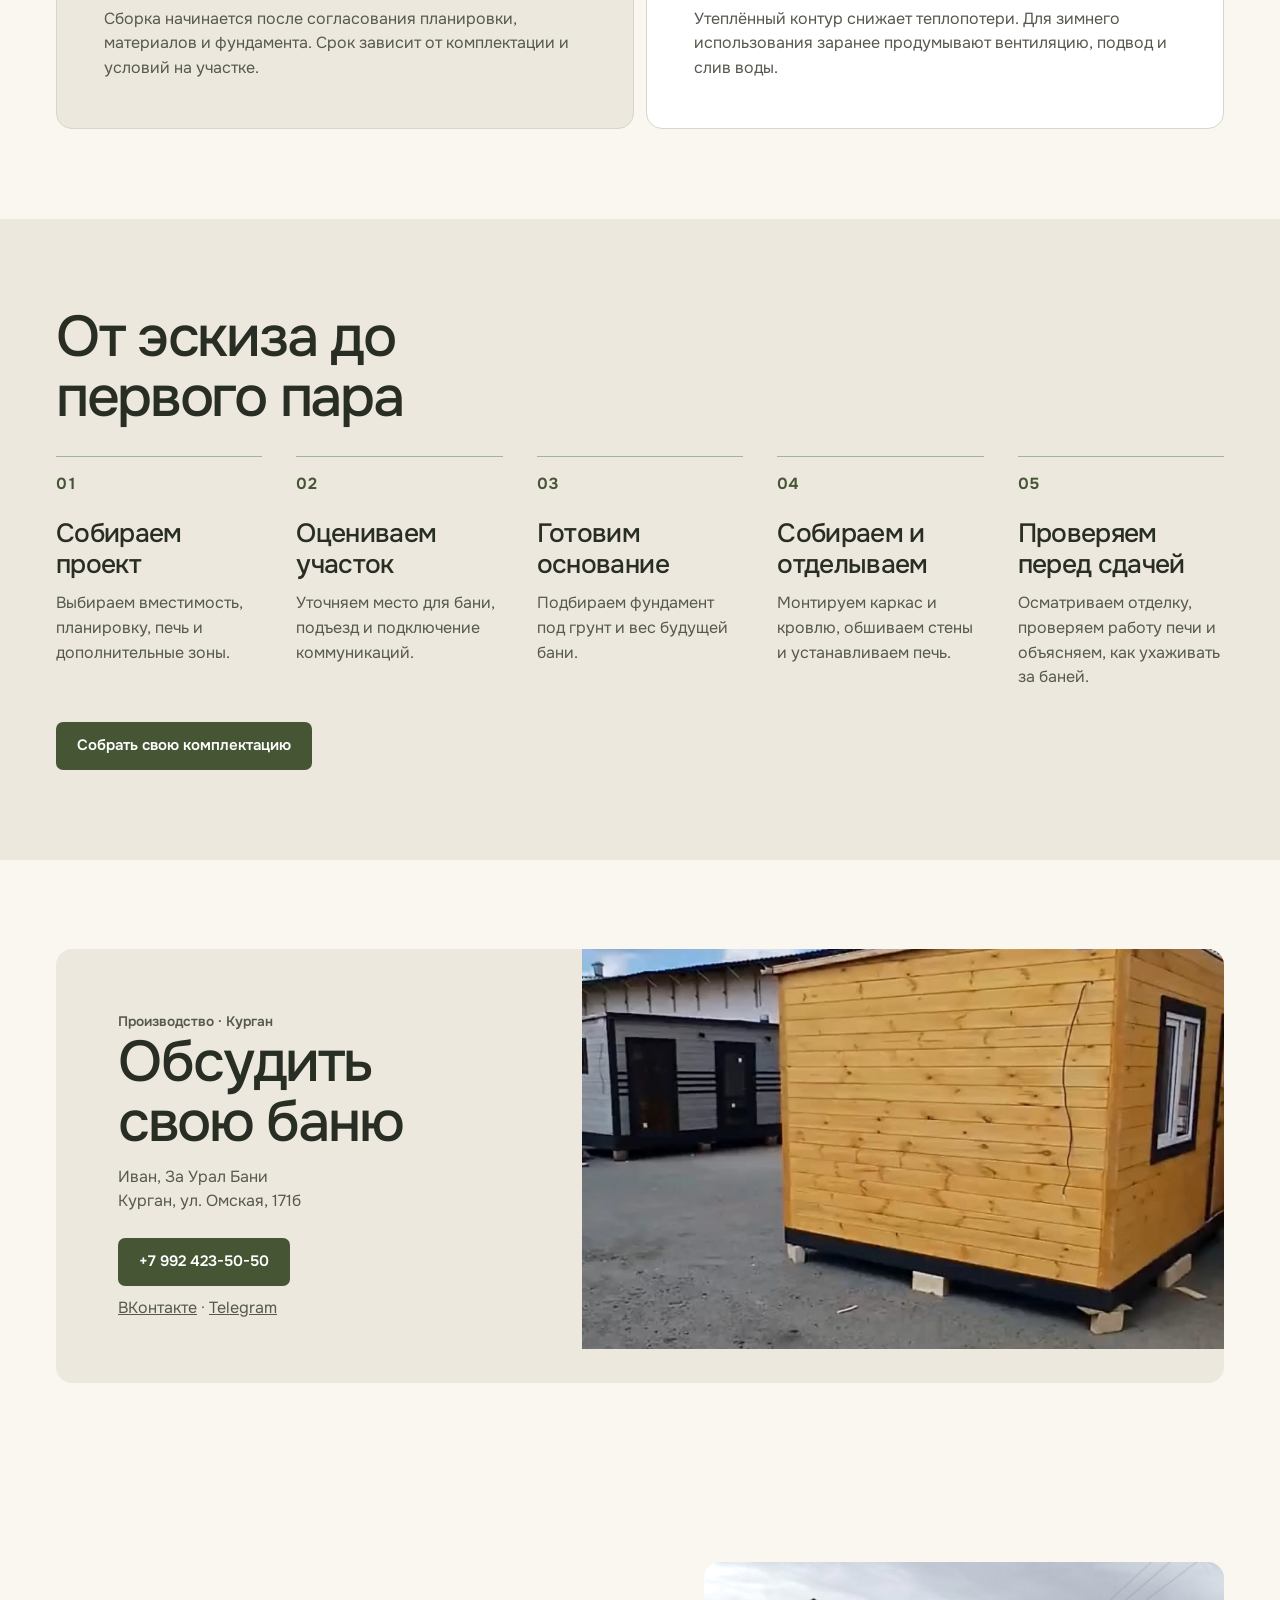
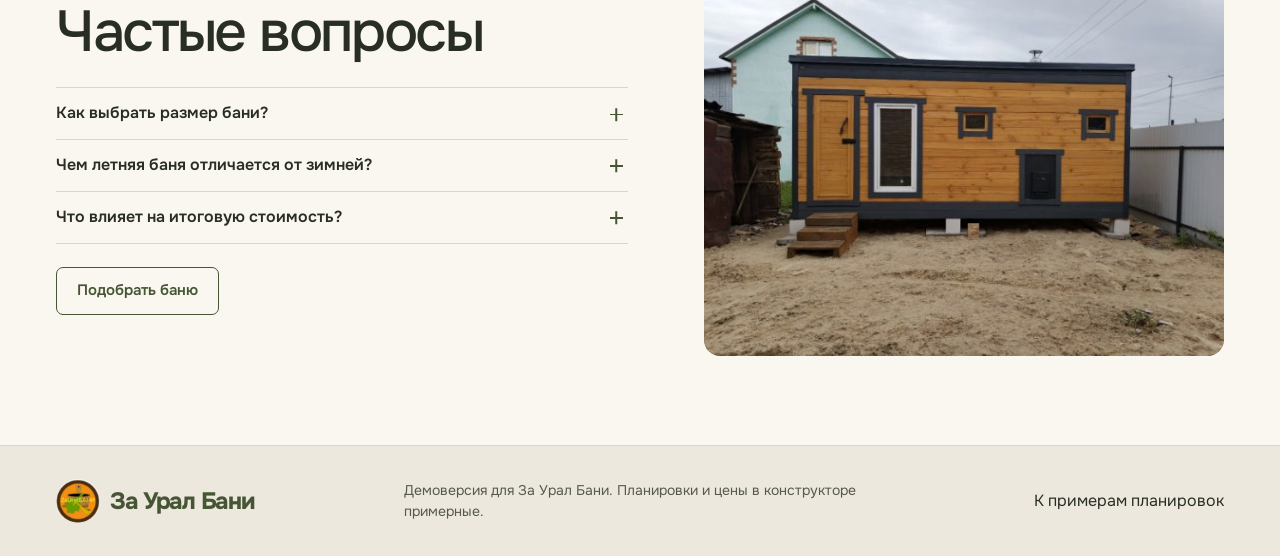
==== commit c6bb13f2: "Match client branding to VK profile" ====
--- a/zauralbani/index.html
+++ b/zauralbani/index.html
@@ -7,26 +7,26 @@
   <meta name="page-type" content="product">
   <meta name="site-kind" content="other">
   <meta name="description" content="Подберите проект бани для дачи, семьи или большой компании и рассчитайте свою комплектацию.">
-  <title>ЗАУРАЛБАНИ — мобильные бани в Кургане</title>
+  <title>За Урал Бани — мобильные бани в Кургане</title>
   <link rel="preconnect" href="https://fonts.googleapis.com">
   <link rel="preconnect" href="https://fonts.gstatic.com" crossorigin>
-  <meta property="og:title" content="ЗАУРАЛБАНИ — проекты загородных бань">
+  <meta property="og:title" content="За Урал Бани — проекты загородных бань">
   <meta property="og:description" content="Мобильные бани из Кургана. Фотографии с производства и предварительный расчёт.">
   <meta property="og:image" content="https://wirerysource570-ship-it.github.io/tihiy-par/zauralbani/photos/porch.jpg">
   <meta name="twitter:card" content="summary_large_image">
-  <link rel="icon" href="mark.svg" type="image/svg+xml">
+  <link rel="icon" href="vk-logo.jpg" type="image/jpeg">
   <link href="https://fonts.googleapis.com/css2?family=Onest:wght@400;500;600;700&display=swap" rel="stylesheet">
   <link rel="stylesheet" href="../styles.css">
-  <link rel="stylesheet" href="client.css">
+  <link rel="stylesheet" href="client.css?v=vk-logo">
   <script src="../project-details.js" defer></script>
   <script src="construction.js" defer></script>
-  <script src="app.js" defer></script>
+  <script src="app.js?v=vk-logo" defer></script>
 </head>
 <body>
   <a class="skip-link" href="#top">К содержанию</a>
   <header class="header">
     <div class="shell header-inner">
-      <a class="brand" href="#top" aria-label="ЗАУРАЛБАНИ, на главную"><span class="brand-icon" aria-hidden="true"></span>ЗАУРАЛБАНИ</a>
+      <a class="brand" href="#top" aria-label="За Урал Бани, на главную"><span class="brand-icon" aria-hidden="true"></span>За Урал Бани</a>
       <button class="menu-toggle" type="button" aria-expanded="false" aria-controls="navigation">Меню</button>
       <nav id="navigation" class="navigation" aria-label="Основное меню">
         <a href="#works">Наши работы</a><a href="#builder">Конструктор</a><a href="#contacts">Контакты</a>
@@ -42,7 +42,7 @@
           <button class="button hero-pick" id="hero-pick" type="button" data-quiz hidden>Открыть подбор</button>
         </div>
         <div class="hero-photo">
-          <img src="photos/porch.jpg" alt="Баня ЗАУРАЛБАНИ с крытым крыльцом в производственном цехе" fetchpriority="high"><a class="hero-caption" href="#works">С производства · смотреть работы</a>
+          <img src="photos/porch.jpg" alt="Баня За Урал Бани с крытым крыльцом в производственном цехе" fetchpriority="high"><a class="hero-caption" href="#works">С производства · смотреть работы</a>
         </div>
         <aside class="quiz" id="quiz" aria-labelledby="quiz-title">
           <div class="quiz-head"><p id="quiz-title">Какую баню вы ищете?</p><button type="button" id="quiz-close" class="icon-button" aria-label="Закрыть подбор"></button></div>
@@ -134,7 +134,7 @@
         <a class="button button-dark process-action" href="#builder">Собрать свою комплектацию</a>
       </div>
     </section>
-    <section class="section shell wrap" id="contacts"><div class="reviews-panel"><div class="reviews-copy"><p class="location">Производство · Курган</p><h2>Обсудить свою баню</h2><p>Иван, ЗАУРАЛБАНИ<br>Курган, ул. Омская, 171б</p><a class="button button-dark" href="tel:+79924235050">+7 992 423-50-50</a><p class="channels"><a href="https://vk.ru/id828653023">ВКонтакте</a> · <a href="https://t.me/zauralbani">Telegram</a></p></div><img src="photos/timber.jpg" alt="Деревянный модуль на площадке производства" loading="lazy"></div></section>
+    <section class="section shell wrap" id="contacts"><div class="reviews-panel"><div class="reviews-copy"><p class="location">Производство · Курган</p><h2>Обсудить свою баню</h2><p>Иван, За Урал Бани<br>Курган, ул. Омская, 171б</p><a class="button button-dark" href="tel:+79924235050">+7 992 423-50-50</a><p class="channels"><a href="https://vk.ru/id828653023">ВКонтакте</a> · <a href="https://t.me/zauralbani">Telegram</a></p></div><img src="photos/timber.jpg" alt="Деревянный модуль на площадке производства" loading="lazy"></div></section>
     <section class="section shell wrap faq" id="faq" aria-labelledby="faq-title">
       <div>
         <h2 id="faq-title">Частые вопросы</h2>
@@ -148,8 +148,8 @@
   </main>
   <footer class="footer">
     <div class="shell footer-inner">
-      <a class="brand" href="#top"><span class="brand-icon" aria-hidden="true"></span>ЗАУРАЛБАНИ</a>
-      <p>Демоверсия для ЗАУРАЛБАНИ. Планировки и цены в конструкторе примерные.</p>
+      <a class="brand" href="#top"><span class="brand-icon" aria-hidden="true"></span>За Урал Бани</a>
+      <p>Демоверсия для За Урал Бани. Планировки и цены в конструкторе примерные.</p>
       <a href="#catalog">К примерам планировок</a>
     </div>
   </footer>
--- a/zauralbani/client.css
+++ b/zauralbani/client.css
@@ -1,6 +1,6 @@
 :root { --paper:#faf7f1; --surface:#ede8de; --ink:#292e25; --muted:#56594e; --accent:#465634; --accent-dark:#303f26; --selected:#dce4cf; --line:#d7d6c8; }
 .brand { font-weight:750; letter-spacing:-.055em; }
-.brand-icon { border:0; width:34px; height:32px; background:url(mark.svg) center/contain no-repeat; }
+.brand-icon { border:0; width:44px; height:44px; border-radius:50%; background:url(vk-logo.jpg) center/contain no-repeat; }
 .brand-icon::after,.brand-icon::before { display:none; }
 .location { font-size:.86rem; font-weight:600; color:var(--accent); margin-bottom:16px; }
 .hero-photo img { object-position:50% 49%; filter:saturate(.87) contrast(1.045); }
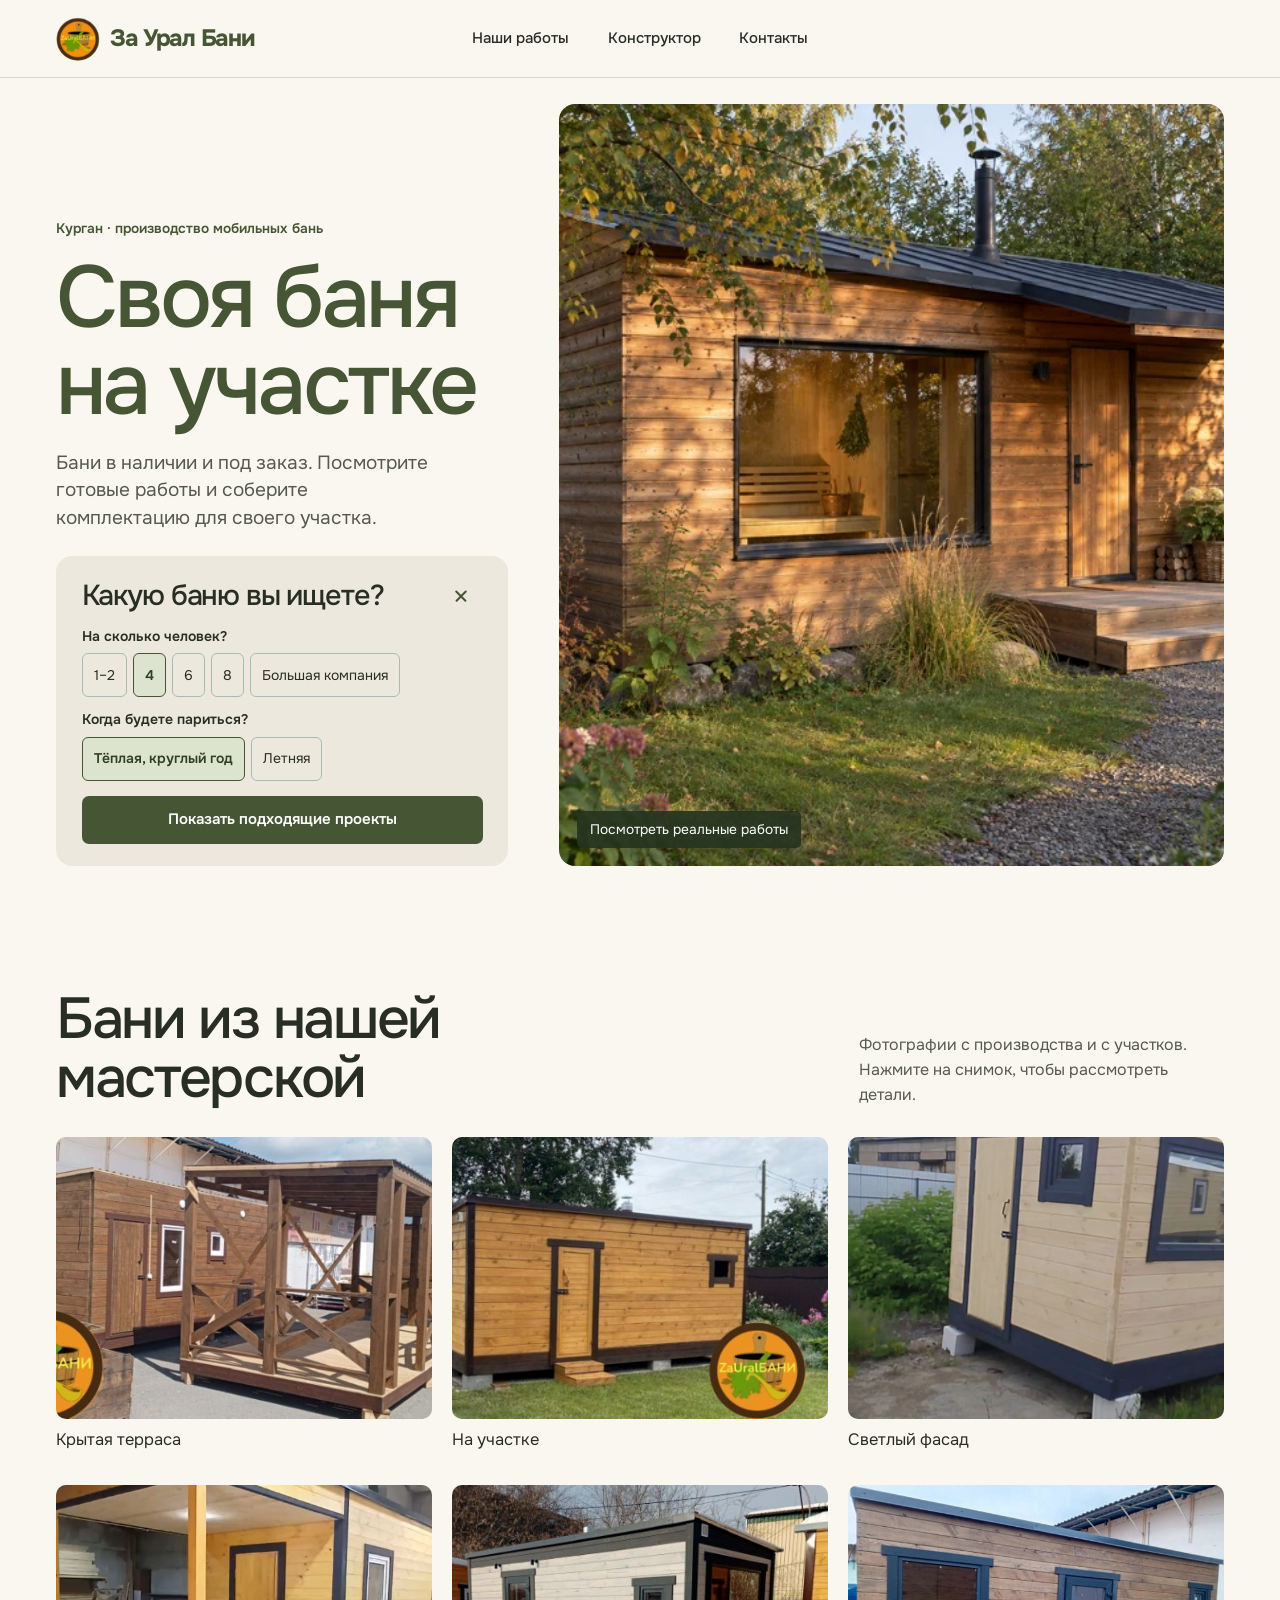
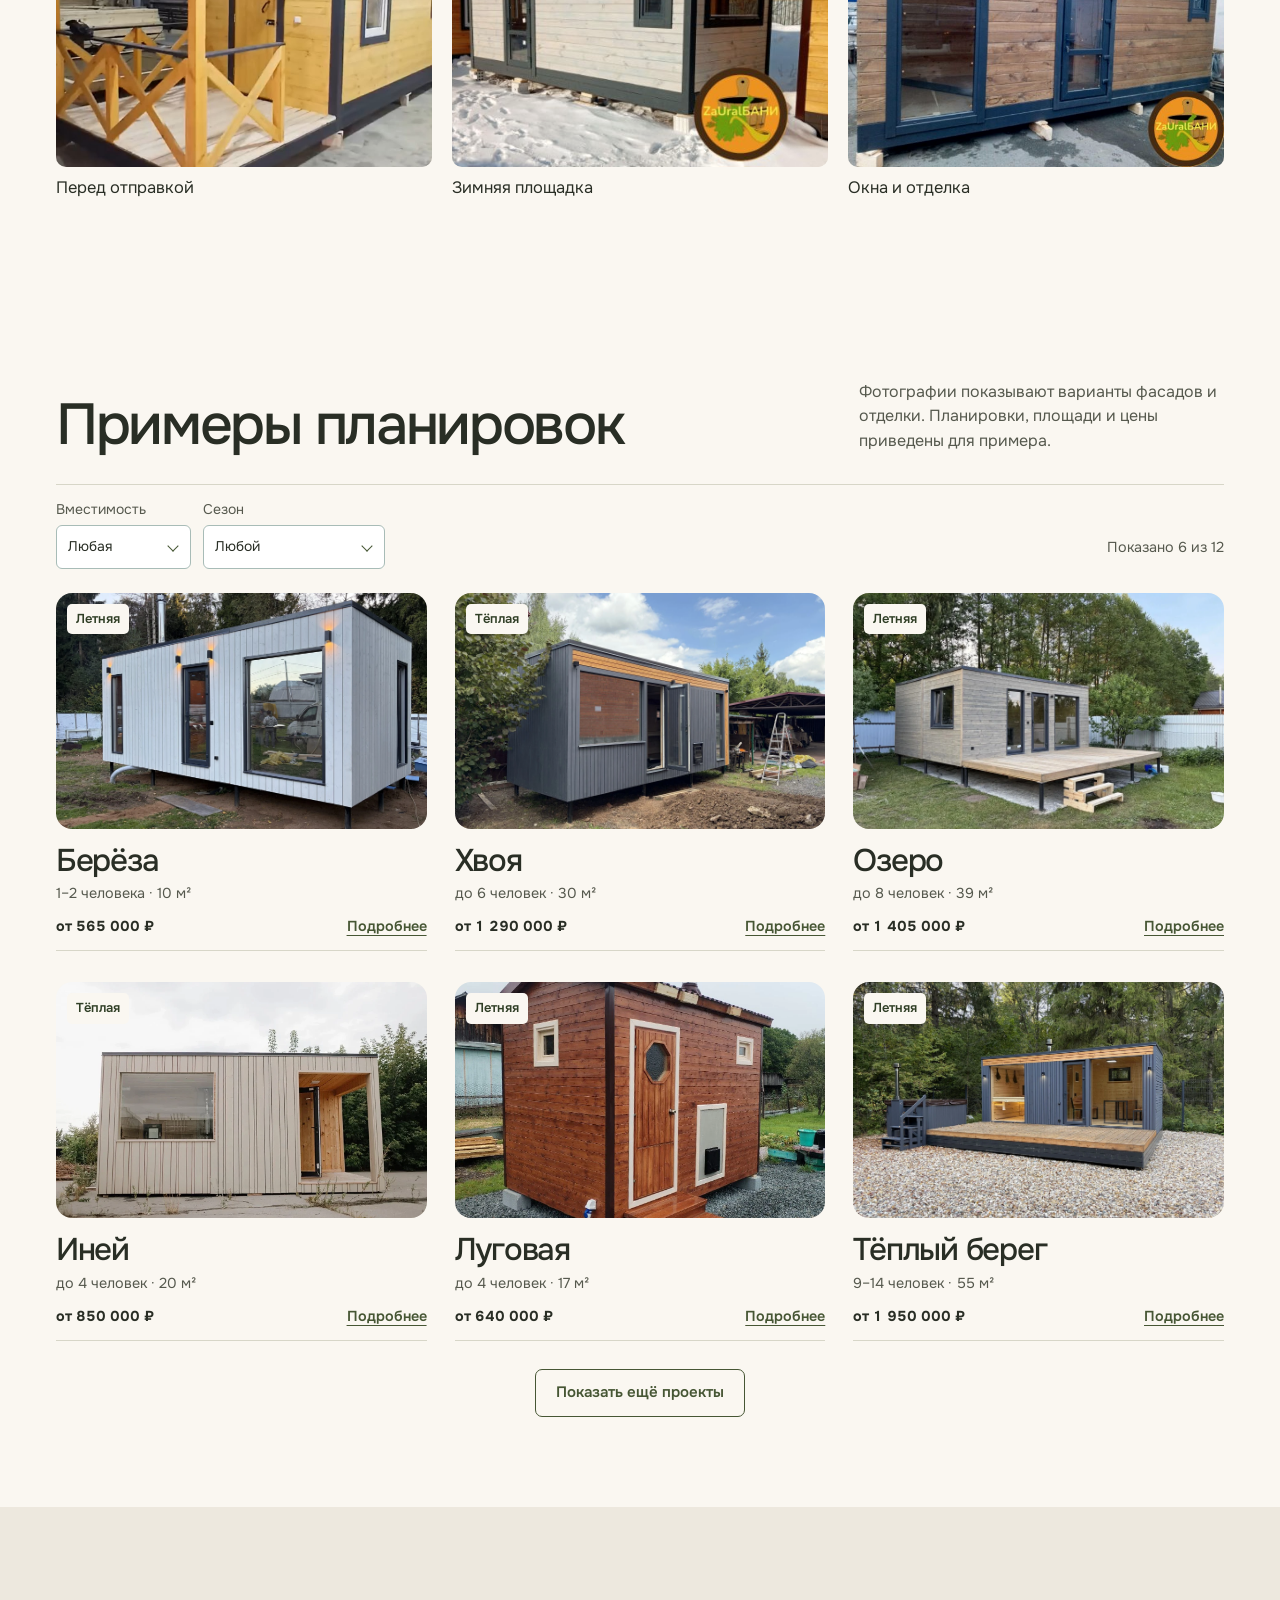
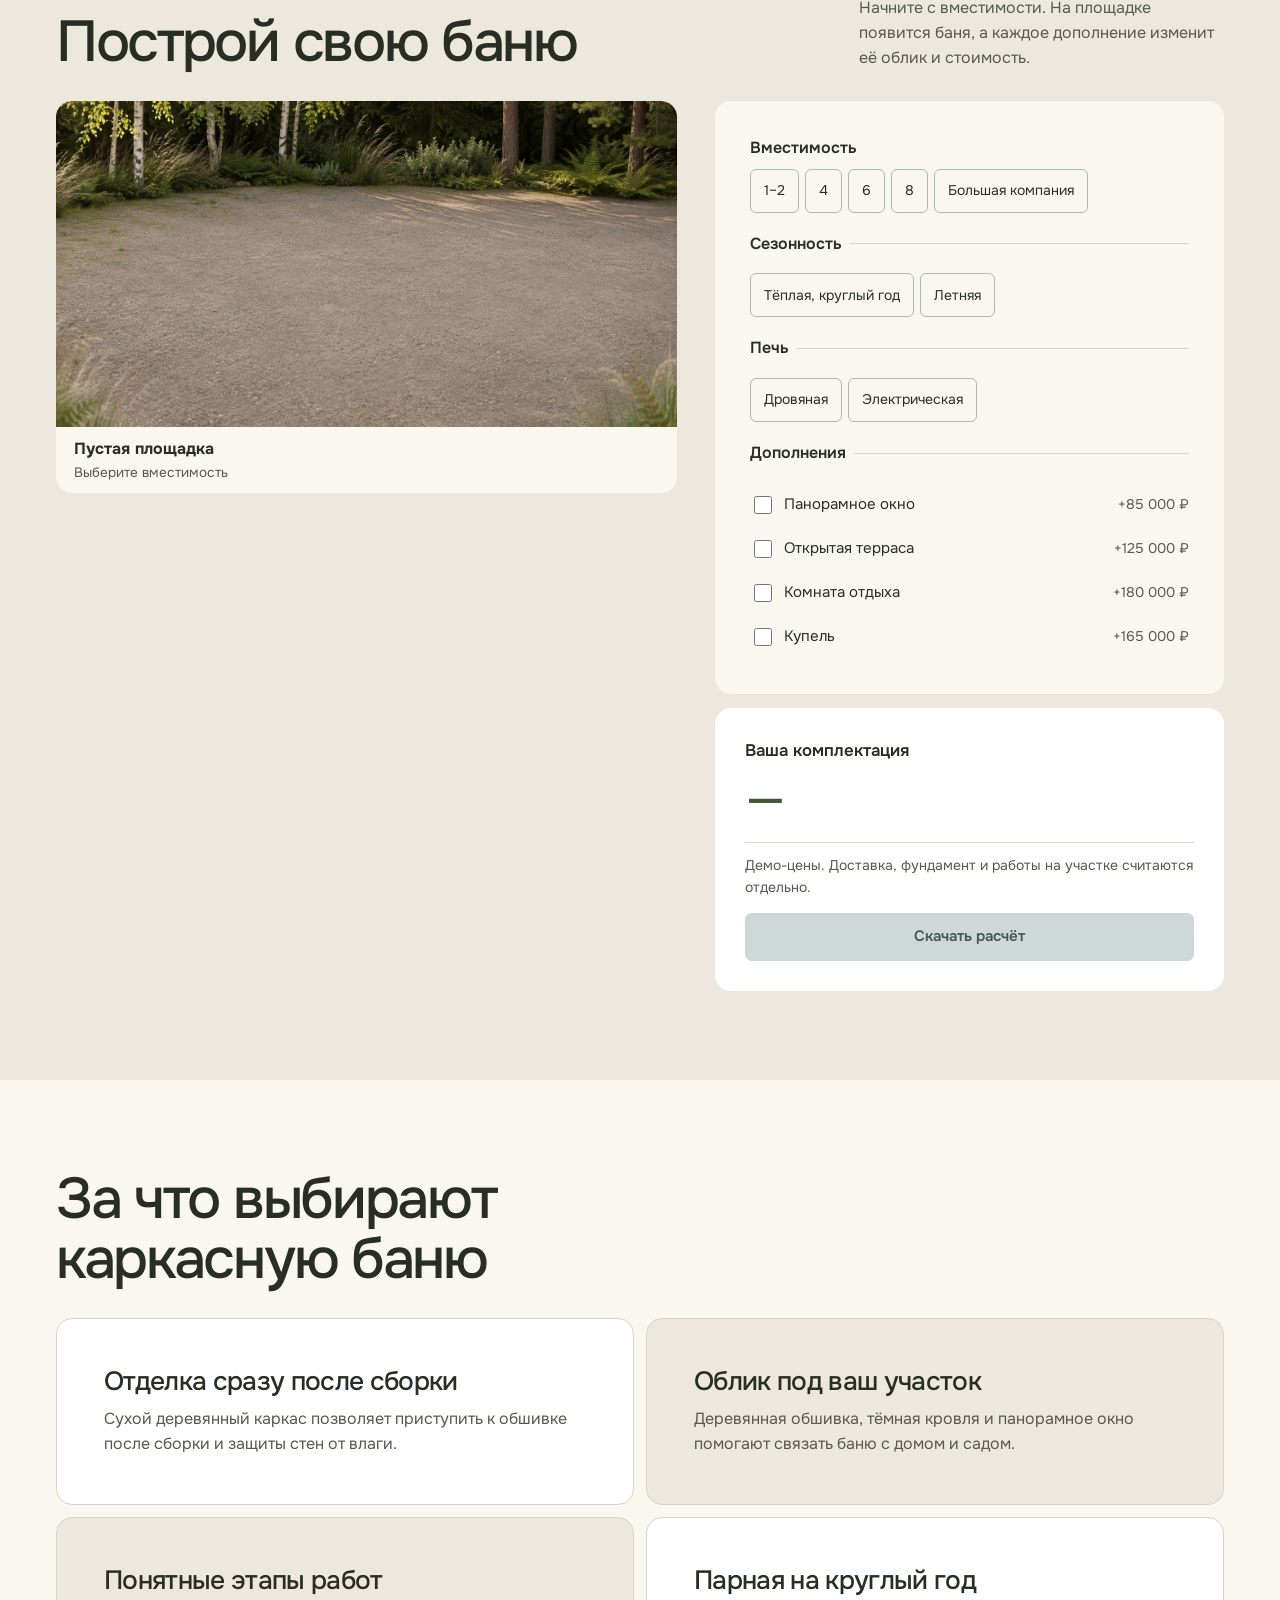
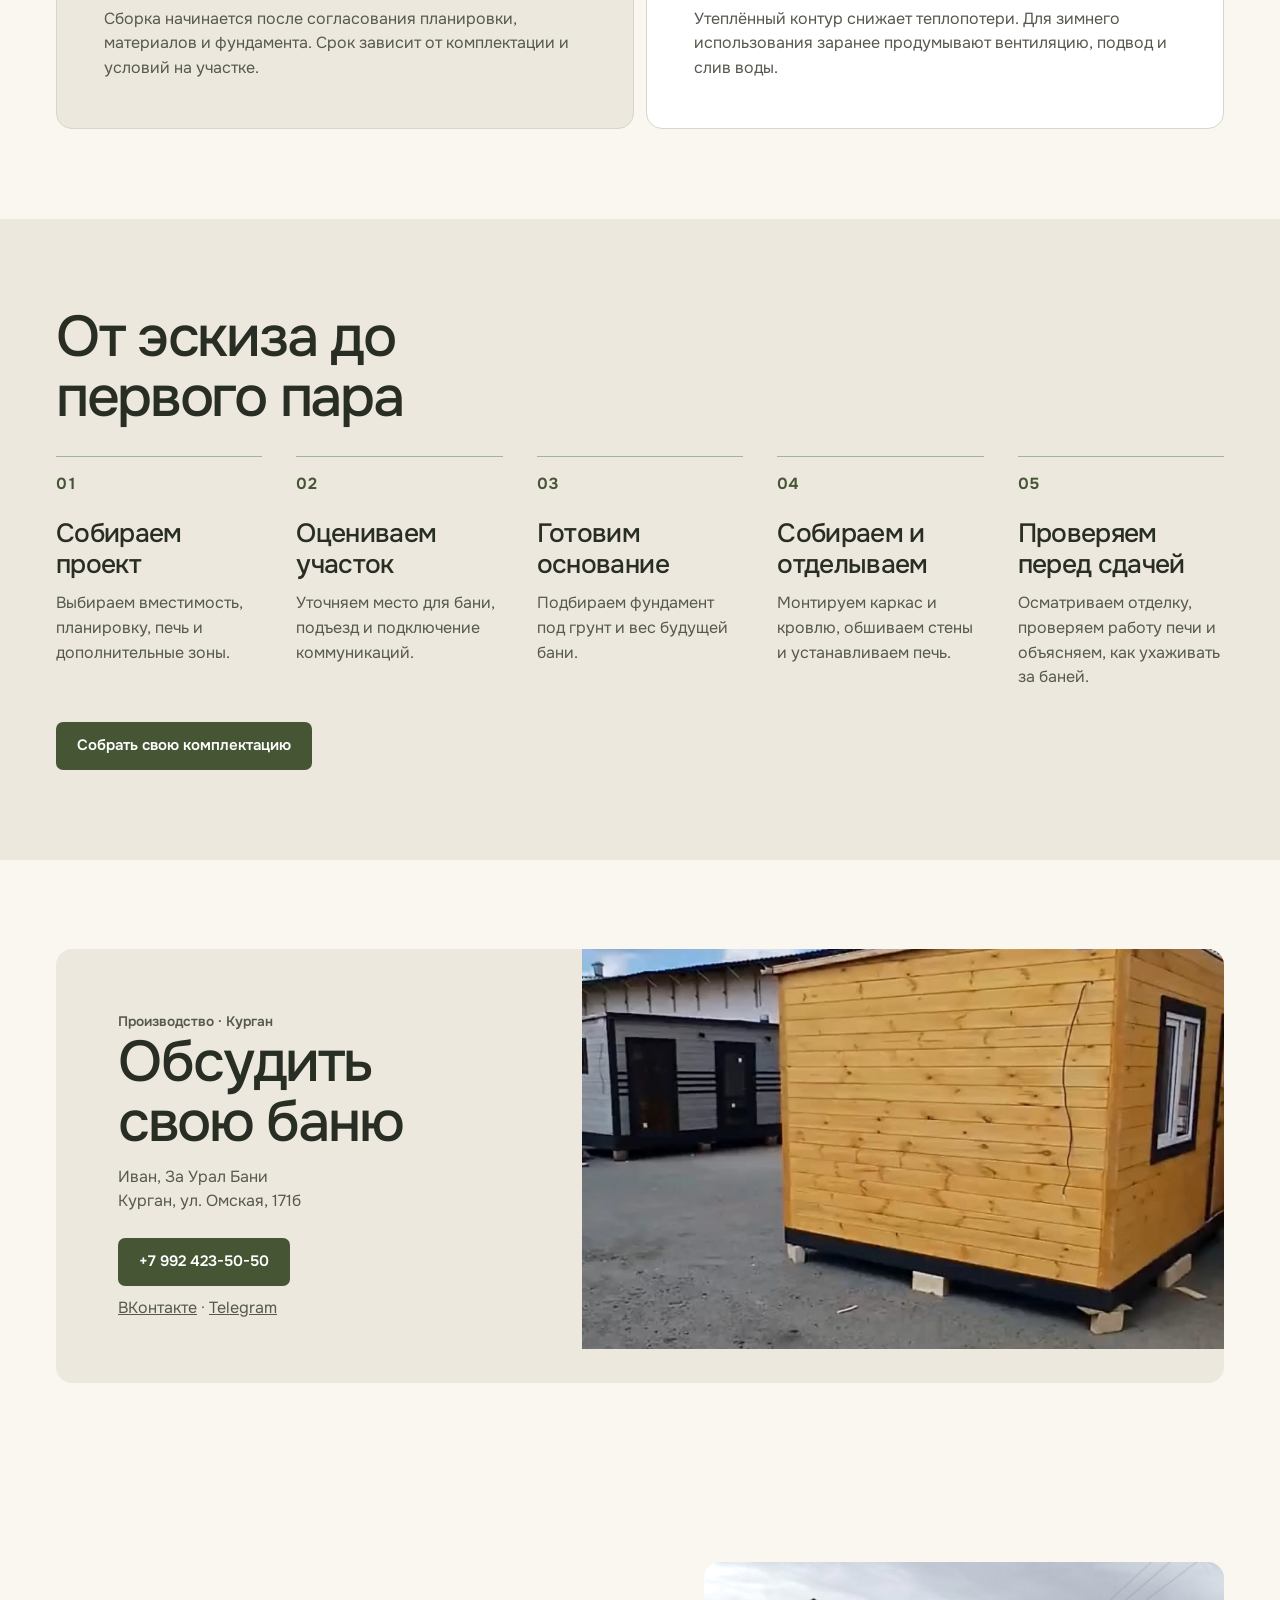
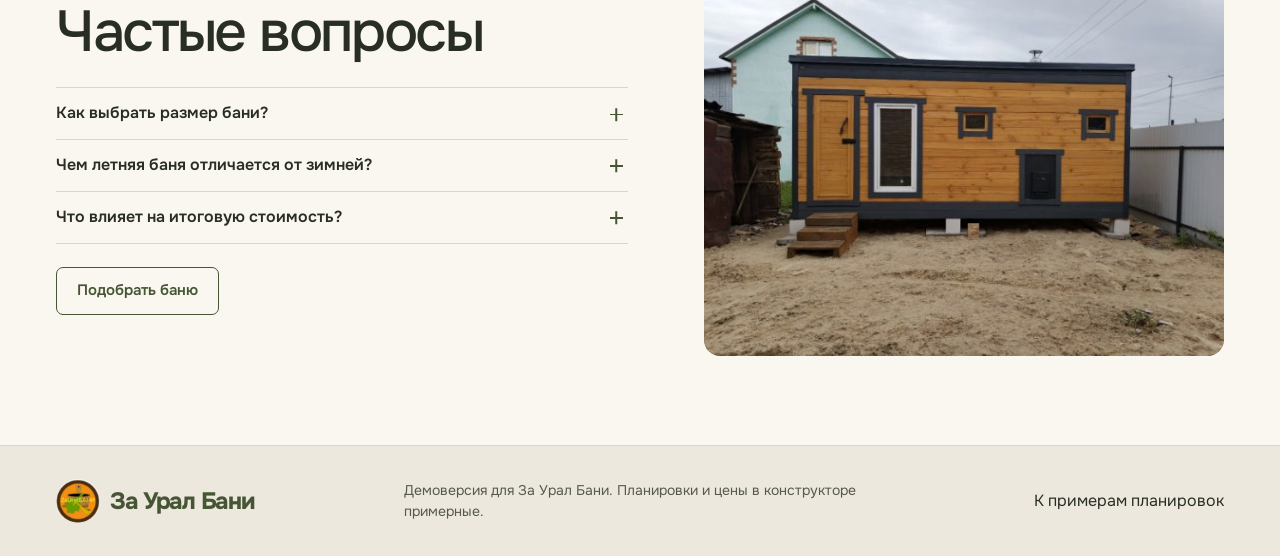
==== commit fc7ab988: "Refresh Zaural Bani cover and plan example photography" ====
--- a/zauralbani/index.html
+++ b/zauralbani/index.html
@@ -12,7 +12,7 @@
   <link rel="preconnect" href="https://fonts.gstatic.com" crossorigin>
   <meta property="og:title" content="За Урал Бани — проекты загородных бань">
   <meta property="og:description" content="Мобильные бани из Кургана. Фотографии с производства и предварительный расчёт.">
-  <meta property="og:image" content="https://wirerysource570-ship-it.github.io/tihiy-par/zauralbani/photos/porch.jpg">
+  <meta property="og:image" content="https://wirerysource570-ship-it.github.io/tihiy-par/zauralbani/photos/examples/garden-cover.webp">
   <meta name="twitter:card" content="summary_large_image">
   <link rel="icon" href="vk-logo.jpg" type="image/jpeg">
   <link href="https://fonts.googleapis.com/css2?family=Onest:wght@400;500;600;700&display=swap" rel="stylesheet">
@@ -20,7 +20,7 @@
   <link rel="stylesheet" href="client.css?v=vk-logo">
   <script src="../project-details.js" defer></script>
   <script src="construction.js" defer></script>
-  <script src="app.js?v=vk-logo" defer></script>
+  <script src="app.js?v=example-photos" defer></script>
 </head>
 <body>
   <a class="skip-link" href="#top">К содержанию</a>
@@ -42,7 +42,7 @@
           <button class="button hero-pick" id="hero-pick" type="button" data-quiz hidden>Открыть подбор</button>
         </div>
         <div class="hero-photo">
-          <img src="photos/porch.jpg" alt="Баня За Урал Бани с крытым крыльцом в производственном цехе" fetchpriority="high"><a class="hero-caption" href="#works">С производства · смотреть работы</a>
+          <img src="photos/examples/garden-cover.webp" srcset="photos/examples/garden-cover-small.webp 720w, photos/examples/garden-cover.webp 1402w" sizes="(max-width: 620px) 100vw, 55vw" alt="Визуализация деревянной бани с панорамным окном среди берёз" fetchpriority="high"><a class="hero-caption" href="#works">Посмотреть реальные работы</a>
         </div>
         <aside class="quiz" id="quiz" aria-labelledby="quiz-title">
           <div class="quiz-head"><p id="quiz-title">Какую баню вы ищете?</p><button type="button" id="quiz-close" class="icon-button" aria-label="Закрыть подбор"></button></div>
@@ -58,7 +58,7 @@
     <section class="section shell wrap" id="catalog" aria-labelledby="catalog-title">
       <div class="section-heading">
         <h2 id="catalog-title">Примеры планировок</h2>
-        <p>Демонстрационные проекты. Сравните варианты планировки, площади комнат и примерную комплектацию.</p>
+        <p>Фотографии показывают варианты фасадов и отделки. Планировки, площади и цены приведены для примера.</p>
       </div>
       <form id="filters" class="filters" aria-label="Фильтры каталога">
         <div class="filter-selects"><label>Вместимость<select id="catalog-capacity"></select></label><label>Сезон<select id="catalog-season"></select></label></div>
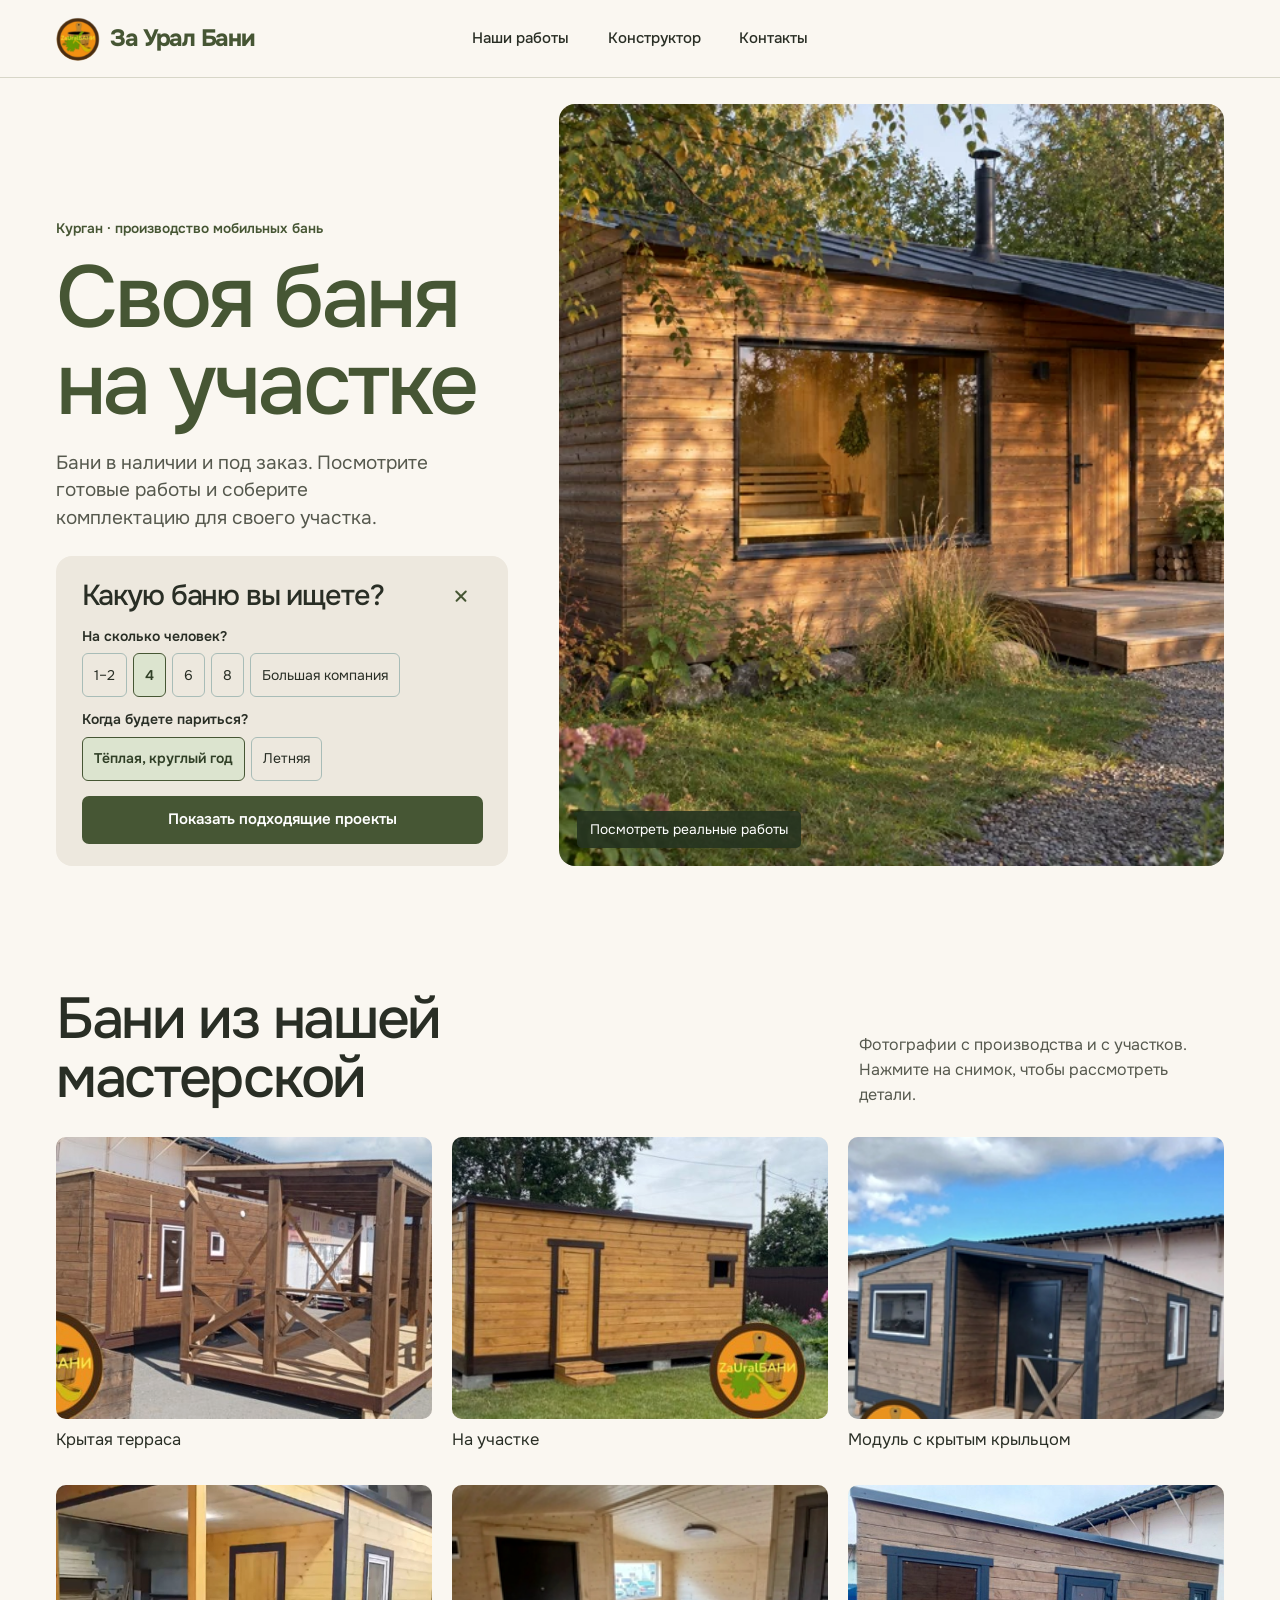
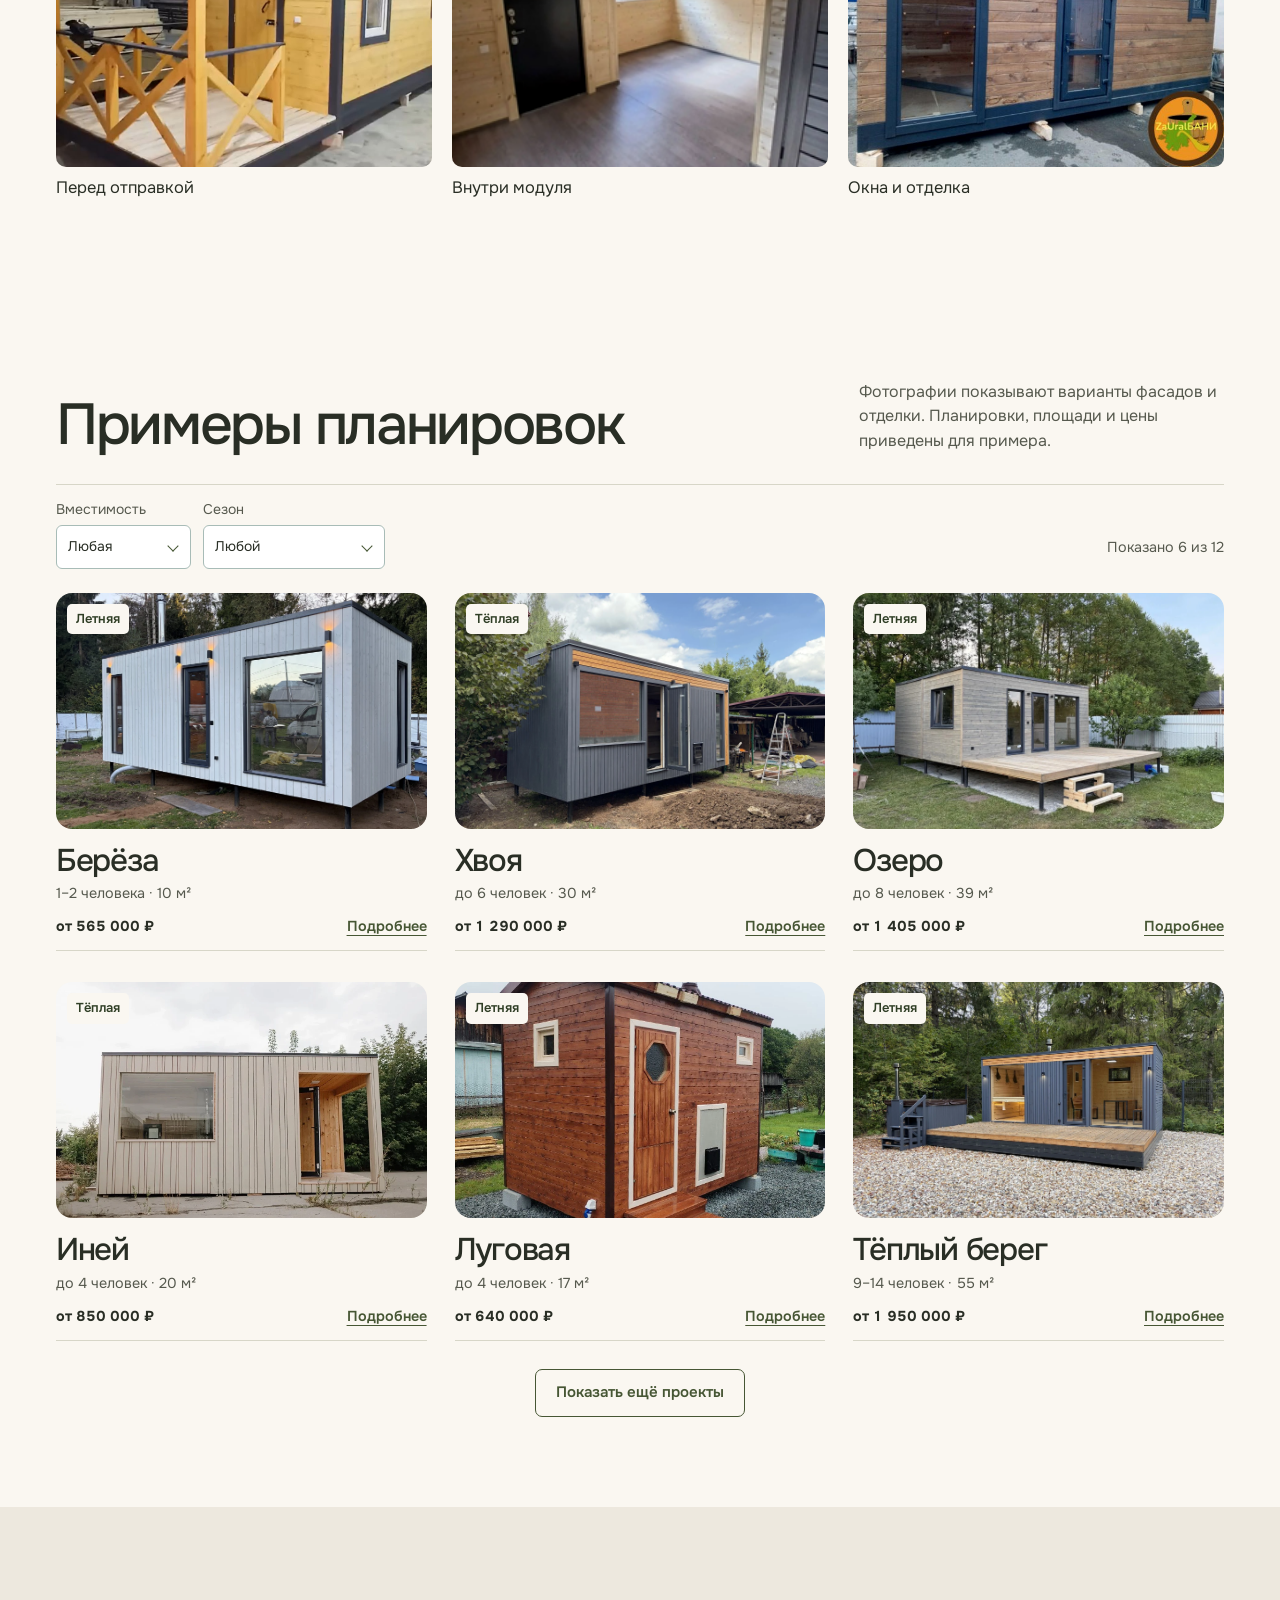
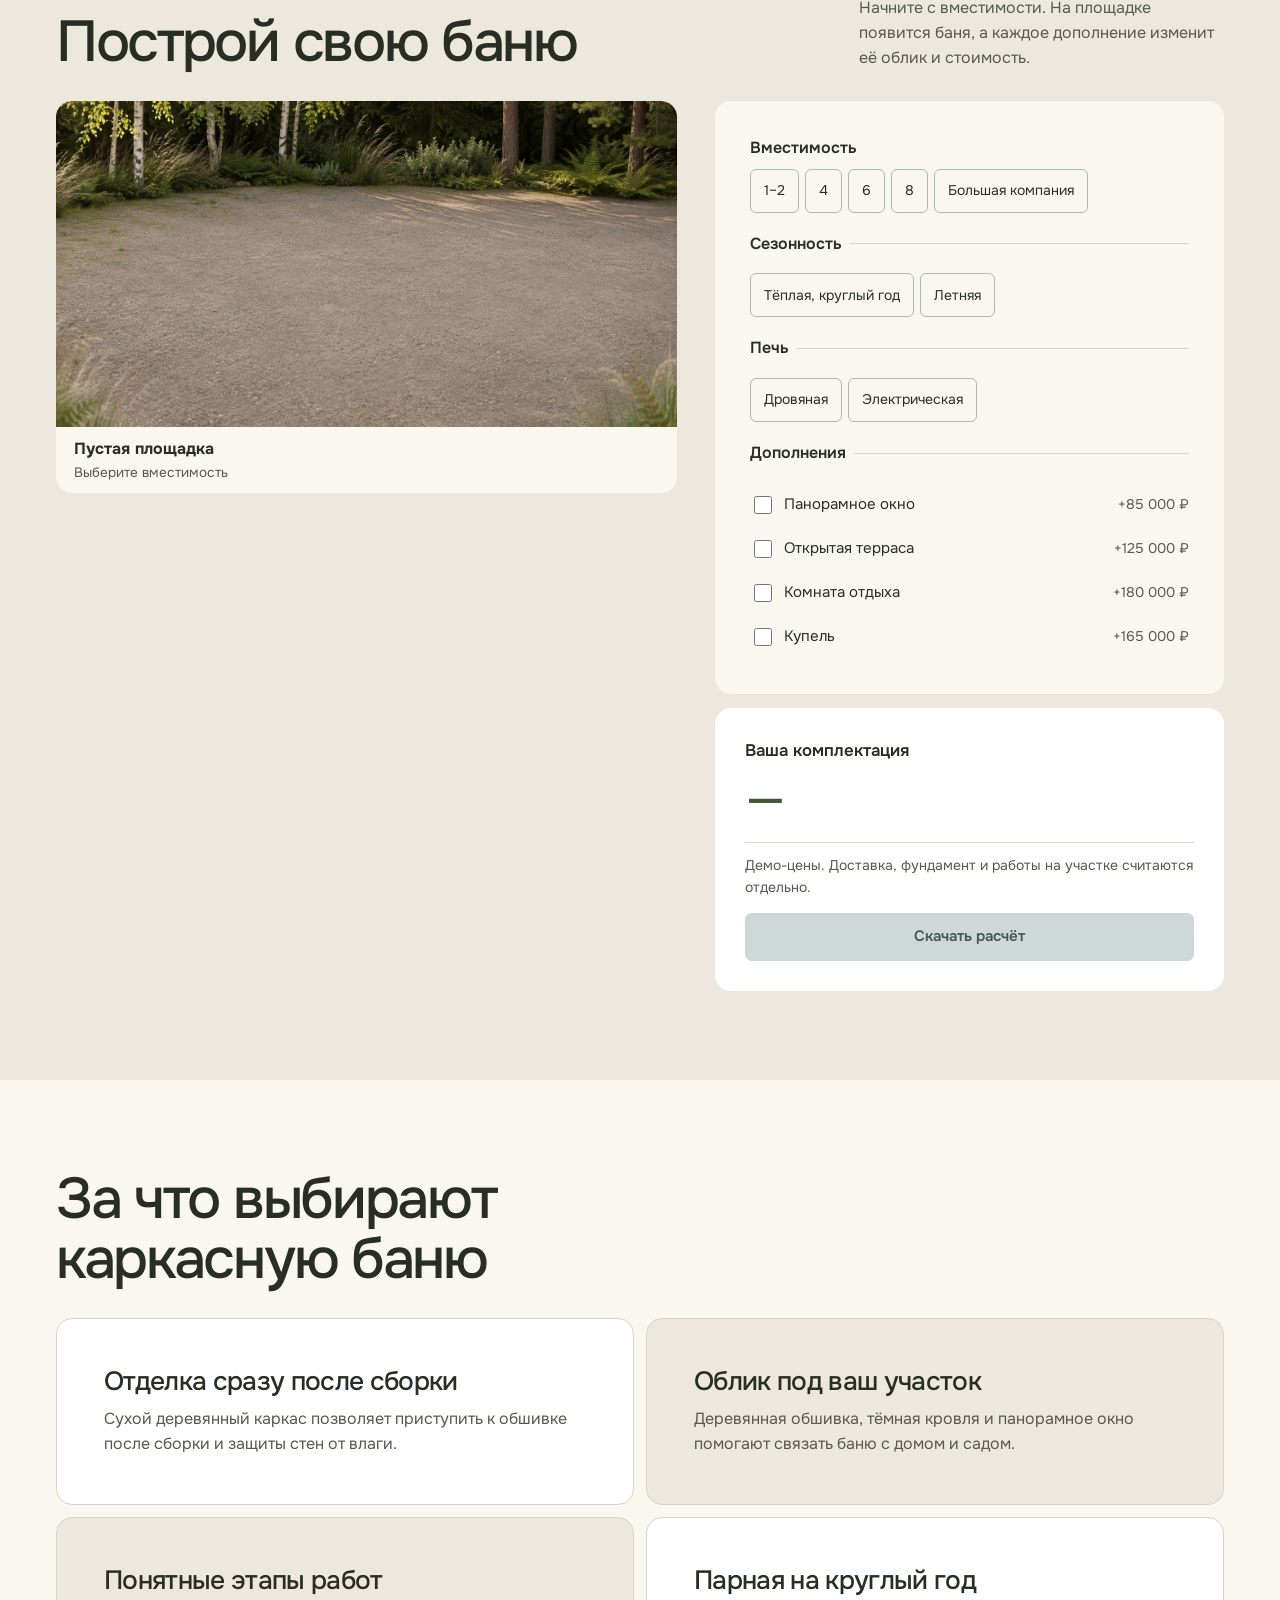
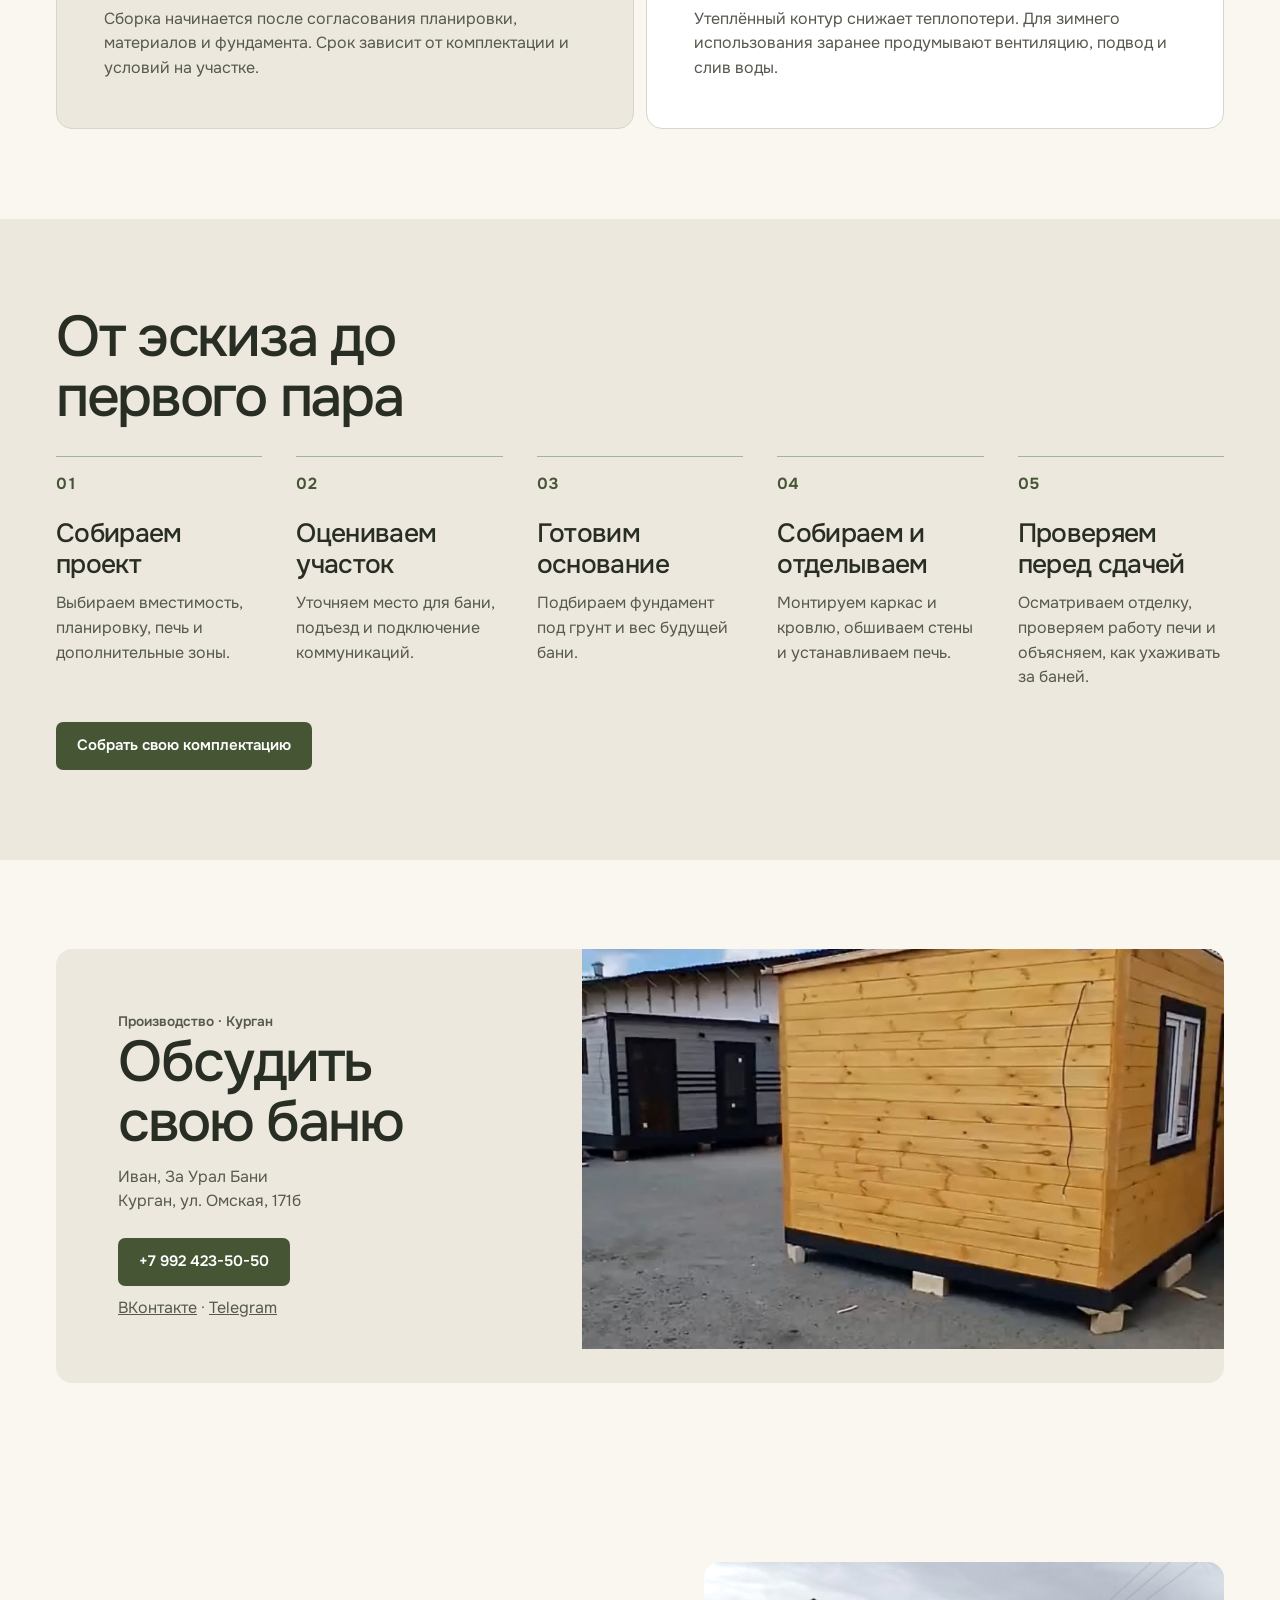
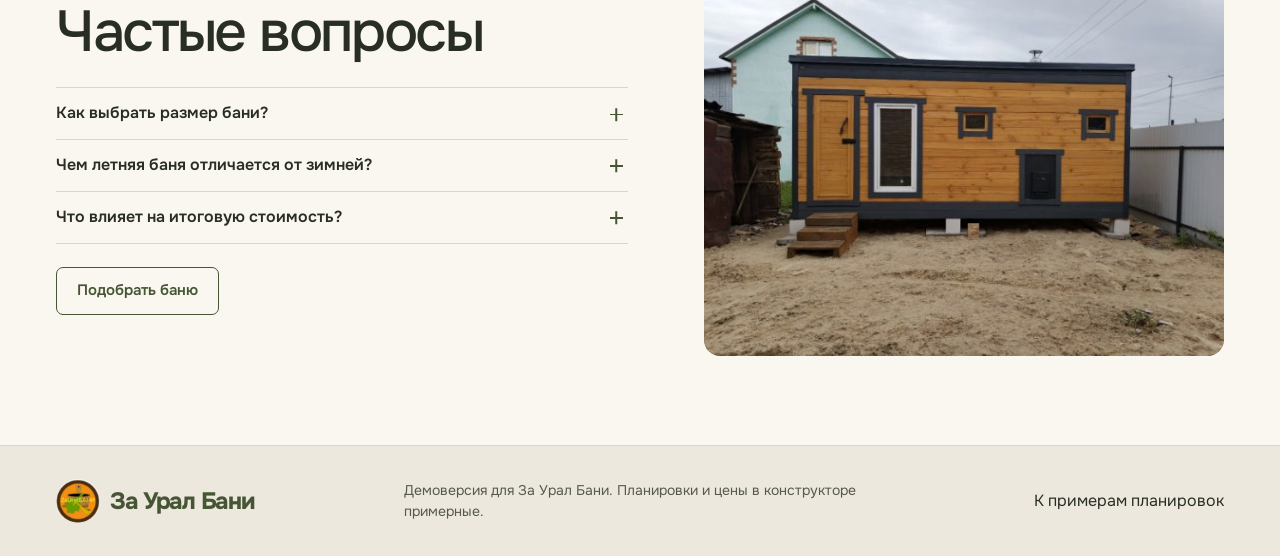
==== commit 6d1ef29d: "Show timber module and interior in client gallery" ====
--- a/zauralbani/index.html
+++ b/zauralbani/index.html
@@ -54,7 +54,7 @@
         </aside>
       </div>
     </section>
-    <section class="section shell wrap" id="works"><div class="section-heading"><h2>Бани из нашей мастерской</h2><p>Фотографии с производства и с участков. Нажмите на снимок, чтобы рассмотреть детали.</p></div><div class="works-grid"><figure><button type="button" class="work-photo" aria-label="Увеличить фото — Крытая терраса"><img loading="lazy" src="photos/terrace.jpg" alt="Деревянная терраса с перекрёстными ограждениями"></button><figcaption>Крытая терраса</figcaption></figure><figure><button type="button" class="work-photo" aria-label="Увеличить фото — На участке"><img loading="lazy" src="photos/garden.jpg" alt="Готовая деревянная баня в саду"></button><figcaption>На участке</figcaption></figure><figure><button type="button" class="work-photo" aria-label="Увеличить фото — Светлый фасад"><img loading="lazy" src="photos/light.jpg" alt="Светлая мобильная баня с тёмным обрамлением окон"></button><figcaption>Светлый фасад</figcaption></figure><figure><button type="button" class="work-photo" aria-label="Увеличить фото — Перед отправкой"><img loading="lazy" src="photos/porch.jpg" alt="Баня с крыльцом в цехе"></button><figcaption>Перед отправкой</figcaption></figure><figure><button type="button" class="work-photo" aria-label="Увеличить фото — Зимняя площадка"><img loading="lazy" src="photos/snow.jpg" alt="Модульная баня на заснеженной площадке"></button><figcaption>Зимняя площадка</figcaption></figure><figure><button type="button" class="work-photo" aria-label="Увеличить фото — Окна и отделка"><img loading="lazy" src="photos/side.jpg" alt="Деревянный фасад с высокими окнами"></button><figcaption>Окна и отделка</figcaption></figure></div></section>
+    <section class="section shell wrap" id="works"><div class="section-heading"><h2>Бани из нашей мастерской</h2><p>Фотографии с производства и с участков. Нажмите на снимок, чтобы рассмотреть детали.</p></div><div class="works-grid"><figure><button type="button" class="work-photo" aria-label="Увеличить фото — Крытая терраса"><img loading="lazy" src="photos/terrace.jpg" alt="Деревянная терраса с перекрёстными ограждениями"></button><figcaption>Крытая терраса</figcaption></figure><figure><button type="button" class="work-photo" aria-label="Увеличить фото — На участке"><img loading="lazy" src="photos/garden.jpg" alt="Готовая деревянная баня в саду"></button><figcaption>На участке</figcaption></figure><figure><button type="button" class="work-photo" aria-label="Увеличить фото — Модуль с крытым крыльцом"><img loading="lazy" src="photos/module-porch.webp" alt="Деревянный модуль За Урал Бани с тёмной отделкой и крытым крыльцом"></button><figcaption>Модуль с крытым крыльцом</figcaption></figure><figure><button type="button" class="work-photo" aria-label="Увеличить фото — Перед отправкой"><img loading="lazy" src="photos/porch.jpg" alt="Баня с крыльцом в цехе"></button><figcaption>Перед отправкой</figcaption></figure><figure><button type="button" class="work-photo" aria-label="Увеличить фото — Внутри модуля"><img loading="lazy" src="photos/module-room.webp" alt="Комната с деревянной обшивкой, окном и тёмной входной дверью"></button><figcaption>Внутри модуля</figcaption></figure><figure><button type="button" class="work-photo" aria-label="Увеличить фото — Окна и отделка"><img loading="lazy" src="photos/side.jpg" alt="Деревянный фасад с высокими окнами"></button><figcaption>Окна и отделка</figcaption></figure></div></section>
     <section class="section shell wrap" id="catalog" aria-labelledby="catalog-title">
       <div class="section-heading">
         <h2 id="catalog-title">Примеры планировок</h2>
